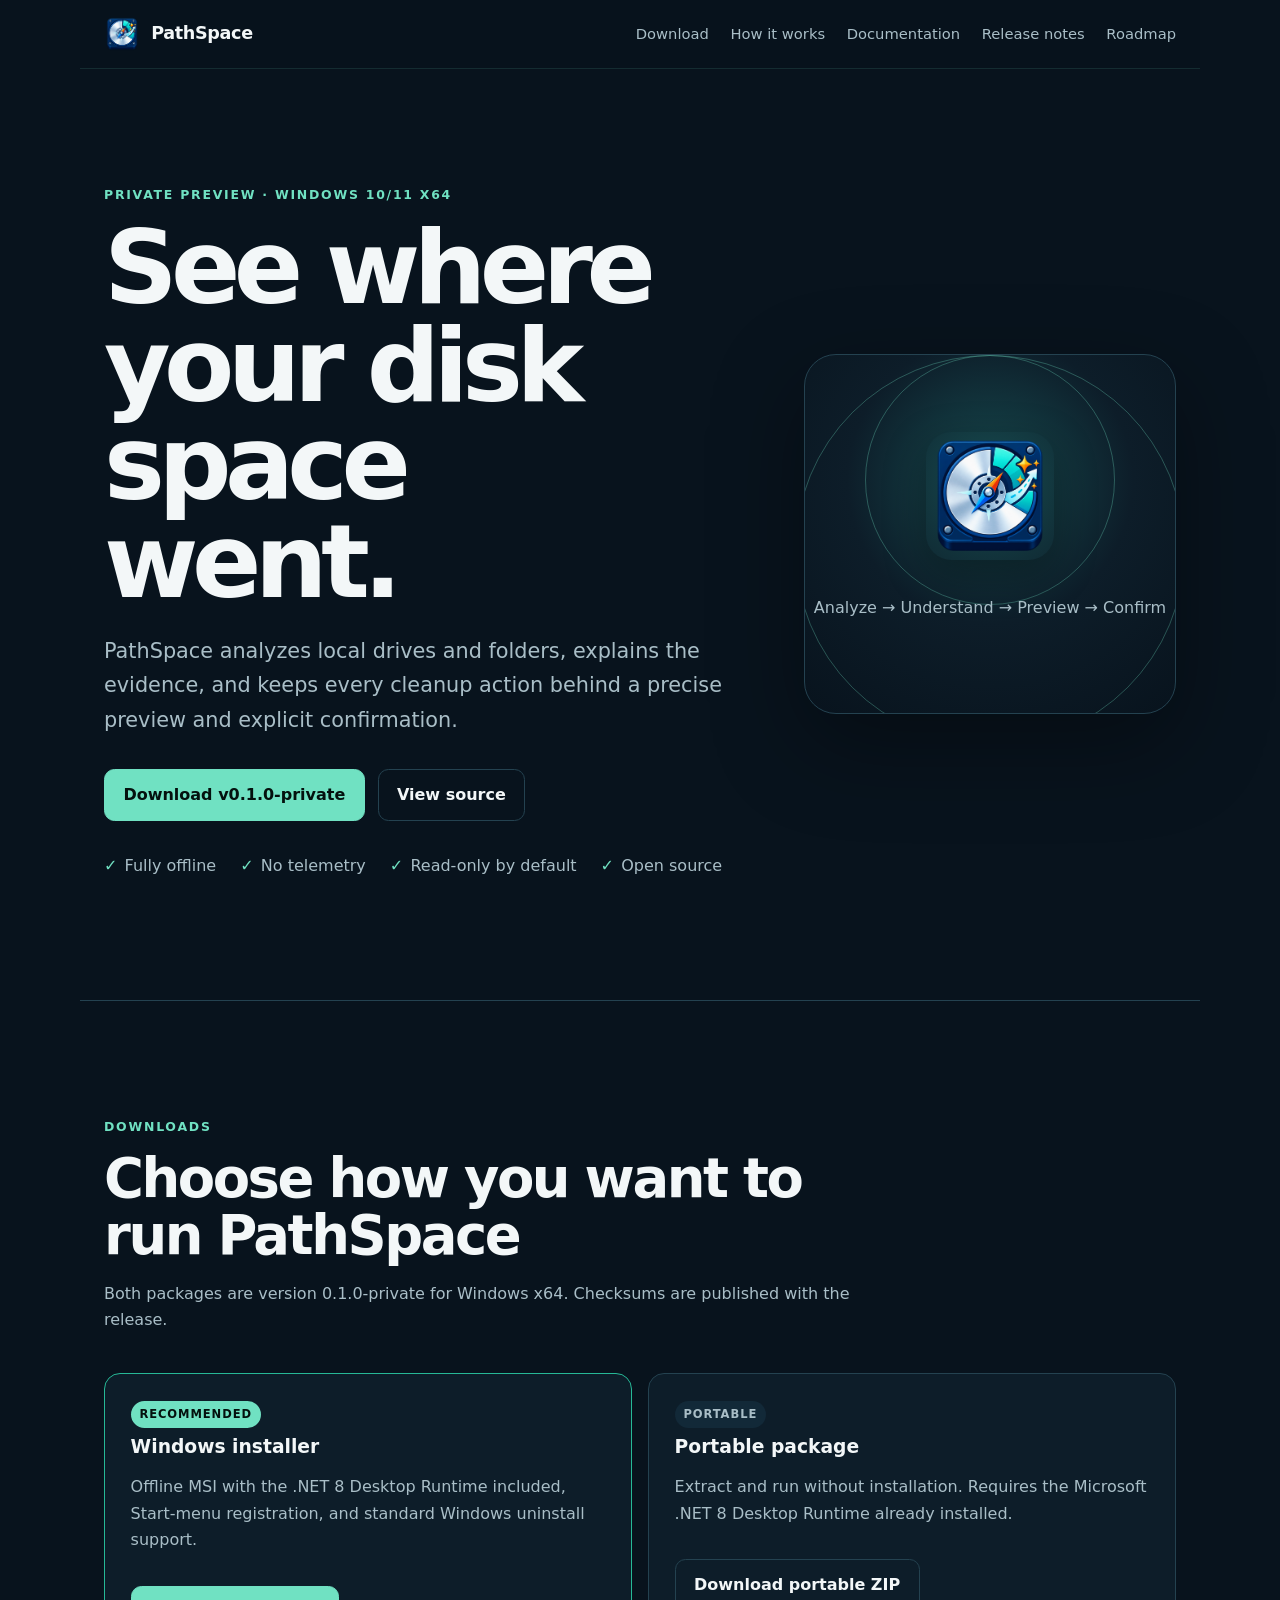
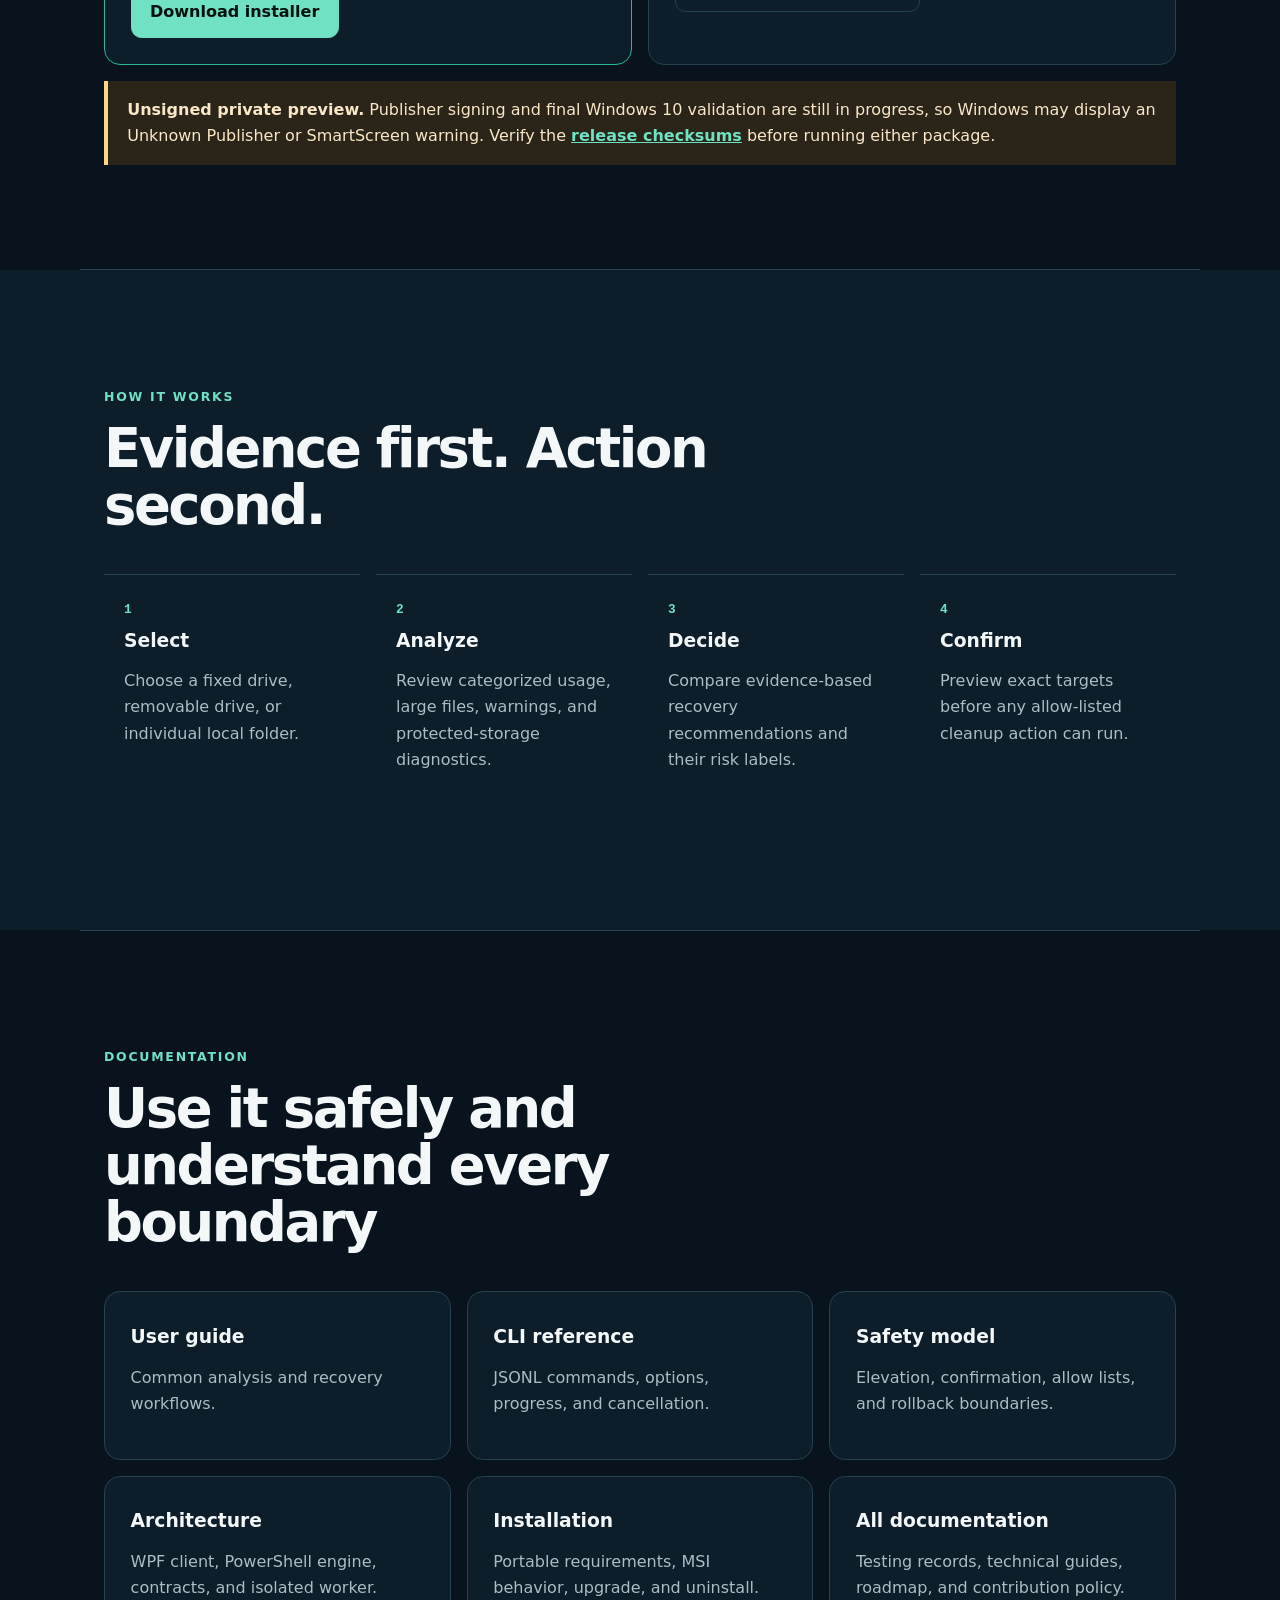
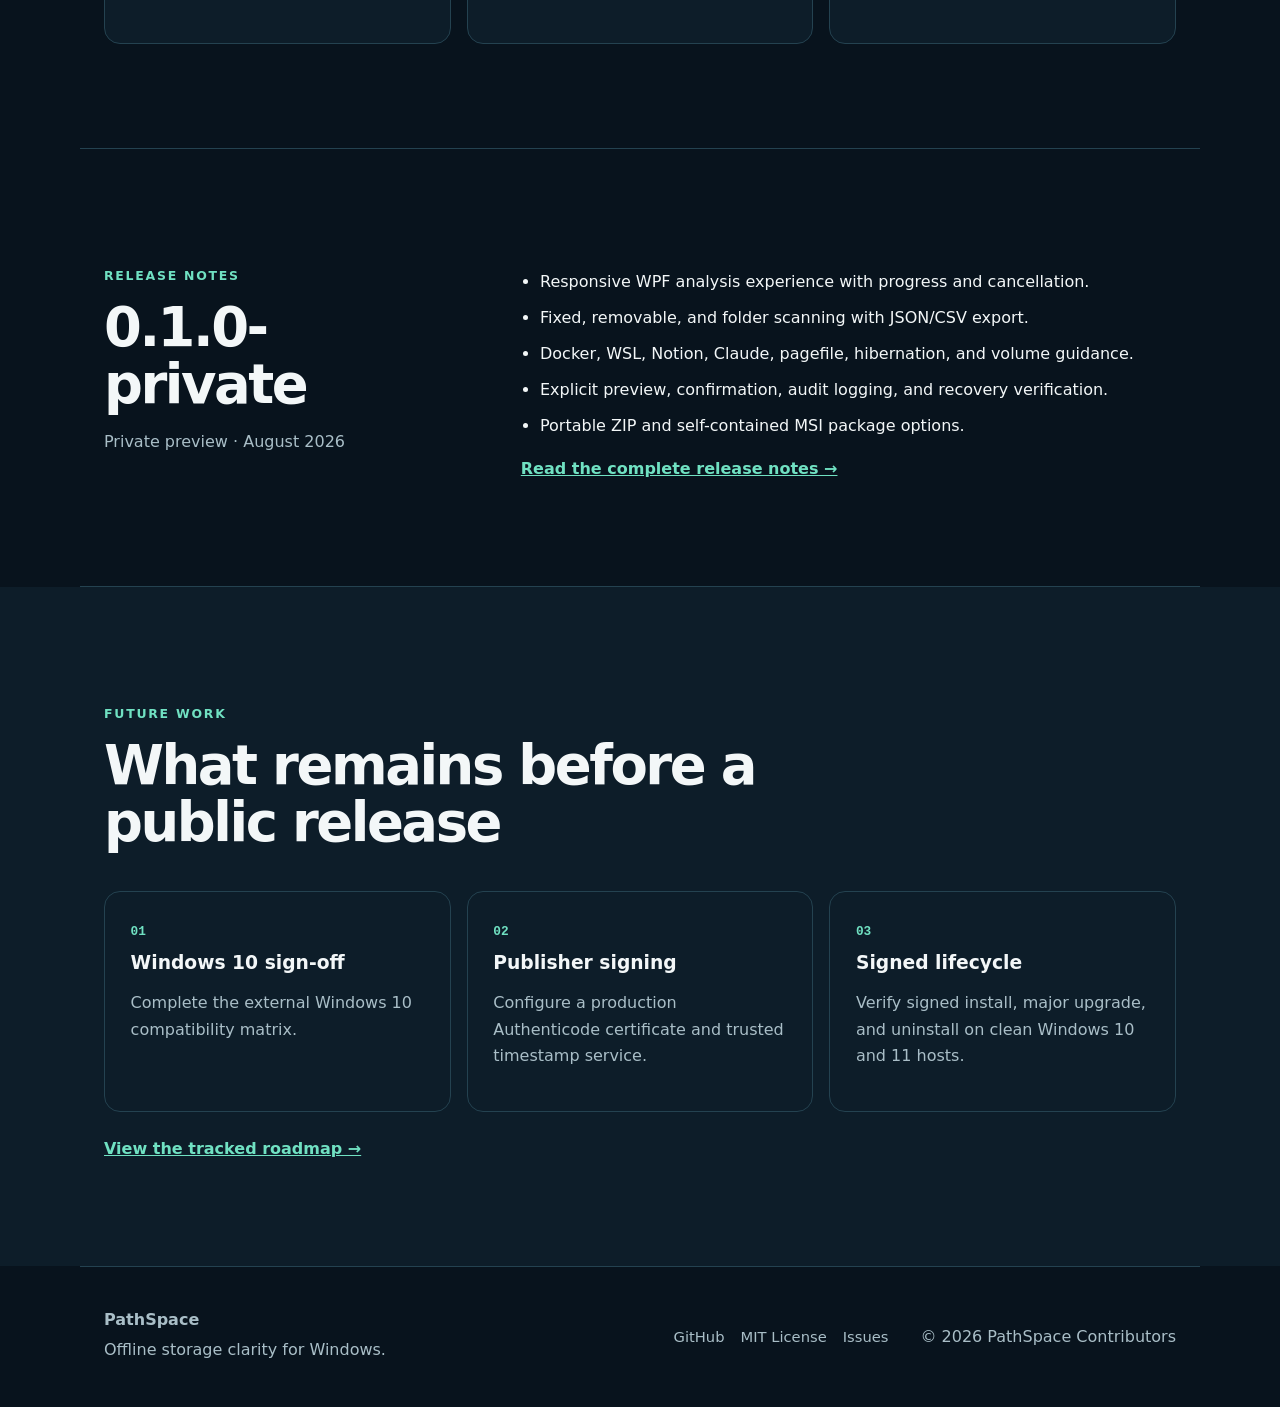
==== site/index.html @ 0b944916 "feat: publish PathSpace preview website" ====
<!doctype html>
<html lang="en">
<head>
  <meta charset="utf-8">
  <meta name="viewport" content="width=device-width, initial-scale=1">
  <meta name="description" content="PathSpace is an offline Windows storage analyzer with evidence-based recovery guidance and explicitly confirmed cleanup actions.">
  <meta name="theme-color" content="#08131d">
  <title>PathSpace — Understand your storage</title>
  <link rel="icon" href="assets/pathspace-icon.png">
  <link rel="stylesheet" href="styles.css">
</head>
<body>
  <a class="skip-link" href="#main">Skip to content</a>
  <header class="site-header">
    <a class="brand" href="#top" aria-label="PathSpace home">
      <img src="assets/pathspace-icon.png" alt="" width="36" height="36">
      <span>PathSpace</span>
    </a>
    <nav aria-label="Primary navigation">
      <a href="#downloads">Download</a>
      <a href="#how-it-works">How it works</a>
      <a href="#docs">Documentation</a>
      <a href="#release-notes">Release notes</a>
      <a href="#roadmap">Roadmap</a>
    </nav>
  </header>

  <main id="main">
    <section class="hero" id="top">
      <div class="hero-copy">
        <p class="eyebrow">Private preview · Windows 10/11 x64</p>
        <h1>See where your disk space went.</h1>
        <p class="lede">PathSpace analyzes local drives and folders, explains the evidence, and keeps every cleanup action behind a precise preview and explicit confirmation.</p>
        <div class="actions">
          <a class="button primary" href="#downloads">Download v0.1.0-private</a>
          <a class="button secondary" href="https://github.com/mohamed-mostafa-98/PathSpace">View source</a>
        </div>
        <ul class="trust-list" aria-label="Product guarantees">
          <li>Fully offline</li>
          <li>No telemetry</li>
          <li>Read-only by default</li>
          <li>Open source</li>
        </ul>
      </div>
      <div class="space-card" aria-label="PathSpace workflow summary">
        <div class="orbit orbit-one"></div>
        <div class="orbit orbit-two"></div>
        <img src="assets/pathspace-icon.png" alt="PathSpace application icon" width="128" height="128">
        <p>Analyze → Understand → Preview → Confirm</p>
      </div>
    </section>

    <section class="section" id="downloads">
      <div class="section-heading">
        <p class="eyebrow">Downloads</p>
        <h2>Choose how you want to run PathSpace</h2>
        <p>Both packages are version 0.1.0-private for Windows x64. Checksums are published with the release.</p>
      </div>
      <div class="download-grid">
        <article class="download-card featured">
          <span class="pill">Recommended</span>
          <h3>Windows installer</h3>
          <p>Offline MSI with the .NET 8 Desktop Runtime included, Start-menu registration, and standard Windows uninstall support.</p>
          <a class="button primary" href="https://github.com/mohamed-mostafa-98/PathSpace/releases/download/v0.1.0-private/PathSpace-0.1.0-win-x64.msi">Download installer</a>
        </article>
        <article class="download-card">
          <span class="pill neutral">Portable</span>
          <h3>Portable package</h3>
          <p>Extract and run without installation. Requires the Microsoft .NET 8 Desktop Runtime already installed.</p>
          <a class="button secondary" href="https://github.com/mohamed-mostafa-98/PathSpace/releases/download/v0.1.0-private/PathSpace-0.1.0-private-portable-win-x64.zip">Download portable ZIP</a>
        </article>
      </div>
      <aside class="warning" aria-label="Preview signing warning">
        <strong>Unsigned private preview.</strong> Publisher signing and final Windows 10 validation are still in progress, so Windows may display an Unknown Publisher or SmartScreen warning. Verify the <a href="https://github.com/mohamed-mostafa-98/PathSpace/releases/download/v0.1.0-private/SHA256SUMS-release.txt">release checksums</a> before running either package.
      </aside>
    </section>

    <section class="section tinted" id="how-it-works">
      <div class="section-heading">
        <p class="eyebrow">How it works</p>
        <h2>Evidence first. Action second.</h2>
      </div>
      <ol class="steps">
        <li><span>1</span><div><h3>Select</h3><p>Choose a fixed drive, removable drive, or individual local folder.</p></div></li>
        <li><span>2</span><div><h3>Analyze</h3><p>Review categorized usage, large files, warnings, and protected-storage diagnostics.</p></div></li>
        <li><span>3</span><div><h3>Decide</h3><p>Compare evidence-based recovery recommendations and their risk labels.</p></div></li>
        <li><span>4</span><div><h3>Confirm</h3><p>Preview exact targets before any allow-listed cleanup action can run.</p></div></li>
      </ol>
    </section>

    <section class="section" id="docs">
      <div class="section-heading">
        <p class="eyebrow">Documentation</p>
        <h2>Use it safely and understand every boundary</h2>
      </div>
      <div class="card-grid">
        <a class="doc-card" href="https://github.com/mohamed-mostafa-98/PathSpace/blob/master/docs/use-cases/README.md"><h3>User guide</h3><p>Common analysis and recovery workflows.</p></a>
        <a class="doc-card" href="https://github.com/mohamed-mostafa-98/PathSpace/blob/master/docs/technical/cli-reference.md"><h3>CLI reference</h3><p>JSONL commands, options, progress, and cancellation.</p></a>
        <a class="doc-card" href="https://github.com/mohamed-mostafa-98/PathSpace/blob/master/docs/technical/security-and-safety.md"><h3>Safety model</h3><p>Elevation, confirmation, allow lists, and rollback boundaries.</p></a>
        <a class="doc-card" href="https://github.com/mohamed-mostafa-98/PathSpace/blob/master/docs/technical/architecture.md"><h3>Architecture</h3><p>WPF client, PowerShell engine, contracts, and isolated worker.</p></a>
        <a class="doc-card" href="https://github.com/mohamed-mostafa-98/PathSpace/blob/master/docs/technical/installer-and-runtime.md"><h3>Installation</h3><p>Portable requirements, MSI behavior, upgrade, and uninstall.</p></a>
        <a class="doc-card" href="https://github.com/mohamed-mostafa-98/PathSpace/blob/master/docs/README.md"><h3>All documentation</h3><p>Testing records, technical guides, roadmap, and contribution policy.</p></a>
      </div>
    </section>

    <section class="section split" id="release-notes">
      <div>
        <p class="eyebrow">Release notes</p>
        <h2>0.1.0-private</h2>
        <p class="release-date">Private preview · August 2026</p>
      </div>
      <div>
        <ul class="release-list">
          <li>Responsive WPF analysis experience with progress and cancellation.</li>
          <li>Fixed, removable, and folder scanning with JSON/CSV export.</li>
          <li>Docker, WSL, Notion, Claude, pagefile, hibernation, and volume guidance.</li>
          <li>Explicit preview, confirmation, audit logging, and recovery verification.</li>
          <li>Portable ZIP and self-contained MSI package options.</li>
        </ul>
        <a class="text-link" href="https://github.com/mohamed-mostafa-98/PathSpace/blob/master/docs/releases/0.1.0-private.md">Read the complete release notes →</a>
      </div>
    </section>

    <section class="section tinted" id="roadmap">
      <div class="section-heading">
        <p class="eyebrow">Future work</p>
        <h2>What remains before a public release</h2>
      </div>
      <div class="roadmap-grid">
        <article><span>01</span><h3>Windows 10 sign-off</h3><p>Complete the external Windows 10 compatibility matrix.</p></article>
        <article><span>02</span><h3>Publisher signing</h3><p>Configure a production Authenticode certificate and trusted timestamp service.</p></article>
        <article><span>03</span><h3>Signed lifecycle</h3><p>Verify signed install, major upgrade, and uninstall on clean Windows 10 and 11 hosts.</p></article>
      </div>
      <a class="text-link" href="https://github.com/mohamed-mostafa-98/PathSpace/blob/master/docs/project-roadmap.md">View the tracked roadmap →</a>
    </section>
  </main>

  <footer>
    <div><strong>PathSpace</strong><p>Offline storage clarity for Windows.</p></div>
    <div class="footer-links">
      <a href="https://github.com/mohamed-mostafa-98/PathSpace">GitHub</a>
      <a href="https://github.com/mohamed-mostafa-98/PathSpace/blob/master/LICENSE">MIT License</a>
      <a href="https://github.com/mohamed-mostafa-98/PathSpace/issues">Issues</a>
    </div>
    <p>© <span id="year">2026</span> PathSpace Contributors</p>
  </footer>
  <script src="app.js"></script>
</body>
</html>
---- site/styles.css ----
:root {
  color-scheme: dark;
  --bg: #08131d;
  --surface: #0d1d29;
  --surface-2: #122938;
  --line: #244250;
  --text: #f3f7f8;
  --muted: #a9bec7;
  --accent: #70e1c2;
  --accent-strong: #26b896;
  --warning: #ffd58a;
  --max: 1120px;
}

* { box-sizing: border-box; }
html { scroll-behavior: smooth; }
body { margin: 0; background: var(--bg); color: var(--text); font: 16px/1.65 system-ui, -apple-system, "Segoe UI", sans-serif; }
a { color: inherit; }
.skip-link { position: fixed; left: 1rem; top: -5rem; z-index: 20; padding: .75rem 1rem; background: var(--accent); color: #04110e; border-radius: .5rem; }
.skip-link:focus { top: 1rem; }
.site-header { position: sticky; top: 0; z-index: 10; display: flex; align-items: center; justify-content: space-between; gap: 2rem; max-width: var(--max); margin: auto; padding: 1rem 1.5rem; background: rgb(8 19 29 / .9); backdrop-filter: blur(16px); border-bottom: 1px solid rgb(112 225 194 / .12); }
.brand { display: flex; align-items: center; gap: .7rem; font-size: 1.1rem; font-weight: 750; text-decoration: none; letter-spacing: -.02em; }
.brand img { border-radius: .6rem; }
nav { display: flex; gap: 1.35rem; }
nav a, .footer-links a { color: var(--muted); text-decoration: none; font-size: .92rem; }
nav a:hover, nav a:focus-visible, .footer-links a:hover { color: var(--accent); }
main { overflow: hidden; }
.hero, .section, footer { max-width: var(--max); margin: auto; padding: 6.5rem 1.5rem; }
.hero { min-height: 76vh; display: grid; grid-template-columns: 1.25fr .75fr; align-items: center; gap: 5rem; }
.eyebrow { color: var(--accent); font-size: .78rem; font-weight: 800; letter-spacing: .14em; text-transform: uppercase; }
h1 { max-width: 760px; margin: .4rem 0 1.4rem; font-size: clamp(3rem, 8vw, 6.4rem); line-height: .96; letter-spacing: -.065em; }
h2 { margin: .35rem 0 1rem; font-size: clamp(2rem, 5vw, 3.4rem); line-height: 1.05; letter-spacing: -.045em; }
h3 { margin: .5rem 0; line-height: 1.2; }
.lede { max-width: 690px; color: var(--muted); font-size: clamp(1.05rem, 2vw, 1.3rem); }
.actions { display: flex; flex-wrap: wrap; gap: .8rem; margin: 2rem 0; }
.button { display: inline-flex; justify-content: center; align-items: center; min-height: 3rem; padding: .75rem 1.15rem; border: 1px solid var(--line); border-radius: .65rem; font-weight: 750; text-decoration: none; transition: transform .18s ease, border-color .18s ease; }
.button:hover { transform: translateY(-2px); }
.button:focus-visible, a:focus-visible { outline: 3px solid var(--warning); outline-offset: 3px; }
.primary { background: var(--accent); color: #04110e; border-color: var(--accent); }
.secondary { background: transparent; color: var(--text); }
.trust-list { display: flex; flex-wrap: wrap; gap: .65rem 1.5rem; padding: 0; color: var(--muted); list-style: none; }
.trust-list li::before { content: "✓"; color: var(--accent); margin-right: .45rem; }
.space-card { position: relative; min-height: 360px; display: grid; place-content: center; justify-items: center; gap: 1.2rem; border: 1px solid var(--line); border-radius: 2rem; background: radial-gradient(circle at 50% 35%, #174c50 0, var(--surface) 48%, #08131d 100%); overflow: hidden; box-shadow: 0 30px 90px rgb(0 0 0 / .35); }
.space-card img { z-index: 2; border-radius: 1.6rem; box-shadow: 0 14px 40px rgb(0 0 0 / .35); }
.space-card p { z-index: 2; color: var(--muted); }
.orbit { position: absolute; border: 1px solid rgb(112 225 194 / .3); border-radius: 50%; }
.orbit-one { width: 250px; height: 250px; }
.orbit-two { width: 390px; height: 390px; }
.section { border-top: 1px solid var(--line); }
.section-heading { max-width: 760px; margin-bottom: 2.5rem; }
.section-heading > p:last-child { color: var(--muted); }
.tinted { position: relative; }
.tinted::before { content: ""; position: absolute; inset: 0 50%; width: 100vw; transform: translateX(-50%); background: var(--surface); z-index: -1; }
.download-grid, .card-grid, .roadmap-grid { display: grid; grid-template-columns: repeat(2, 1fr); gap: 1rem; }
.download-card, .doc-card, .roadmap-grid article { padding: 1.6rem; border: 1px solid var(--line); border-radius: 1rem; background: var(--surface); }
.download-card p, .doc-card p, .roadmap-grid p { color: var(--muted); }
.download-card .button { margin-top: 1rem; }
.featured { border-color: var(--accent-strong); }
.pill { display: inline-block; padding: .25rem .55rem; border-radius: 10rem; background: var(--accent); color: #04110e; font-size: .72rem; font-weight: 850; text-transform: uppercase; letter-spacing: .08em; }
.pill.neutral { background: var(--surface-2); color: var(--muted); }
.warning { margin-top: 1rem; padding: 1rem 1.2rem; border-left: 4px solid var(--warning); background: #2b2419; color: #f9e7c8; }
.warning a, .text-link { color: var(--accent); font-weight: 700; }
.steps { display: grid; grid-template-columns: repeat(4, 1fr); gap: 1rem; padding: 0; list-style: none; }
.steps li { padding: 1.25rem; border-top: 1px solid var(--line); }
.steps span, .roadmap-grid span { color: var(--accent); font: 750 .8rem/1 ui-monospace, monospace; }
.steps p { color: var(--muted); }
.card-grid { grid-template-columns: repeat(3, 1fr); }
.doc-card { display: block; text-decoration: none; transition: border-color .18s ease, transform .18s ease; }
.doc-card:hover { border-color: var(--accent); transform: translateY(-3px); }
.split { display: grid; grid-template-columns: .7fr 1.3fr; gap: 4rem; }
.release-date { color: var(--muted); }
.release-list { padding-left: 1.2rem; }
.release-list li { margin-bottom: .6rem; }
.roadmap-grid { grid-template-columns: repeat(3, 1fr); margin-bottom: 1.5rem; }
footer { display: grid; grid-template-columns: 1fr auto auto; align-items: center; gap: 2rem; padding-top: 2.5rem; padding-bottom: 2.5rem; border-top: 1px solid var(--line); color: var(--muted); }
footer p { margin: .2rem 0; }
.footer-links { display: flex; gap: 1rem; }

@media (max-width: 850px) {
  .site-header { position: relative; align-items: flex-start; }
  nav { justify-content: flex-end; flex-wrap: wrap; gap: .5rem 1rem; }
  .hero { min-height: auto; grid-template-columns: 1fr; gap: 2rem; padding-top: 4rem; }
  .space-card { min-height: 280px; }
  .steps, .card-grid, .roadmap-grid { grid-template-columns: repeat(2, 1fr); }
  .split { grid-template-columns: 1fr; gap: 1rem; }
  footer { grid-template-columns: 1fr; }
}

@media (max-width: 560px) {
  .site-header { display: block; }
  nav { justify-content: flex-start; margin-top: .9rem; }
  .hero, .section { padding-top: 4.5rem; padding-bottom: 4.5rem; }
  .download-grid, .steps, .card-grid, .roadmap-grid { grid-template-columns: 1fr; }
  .button { width: 100%; }
  .footer-links { flex-wrap: wrap; }
}

@media (prefers-reduced-motion: reduce) {
  html { scroll-behavior: auto; }
  *, *::before, *::after { transition-duration: .01ms !important; }
}
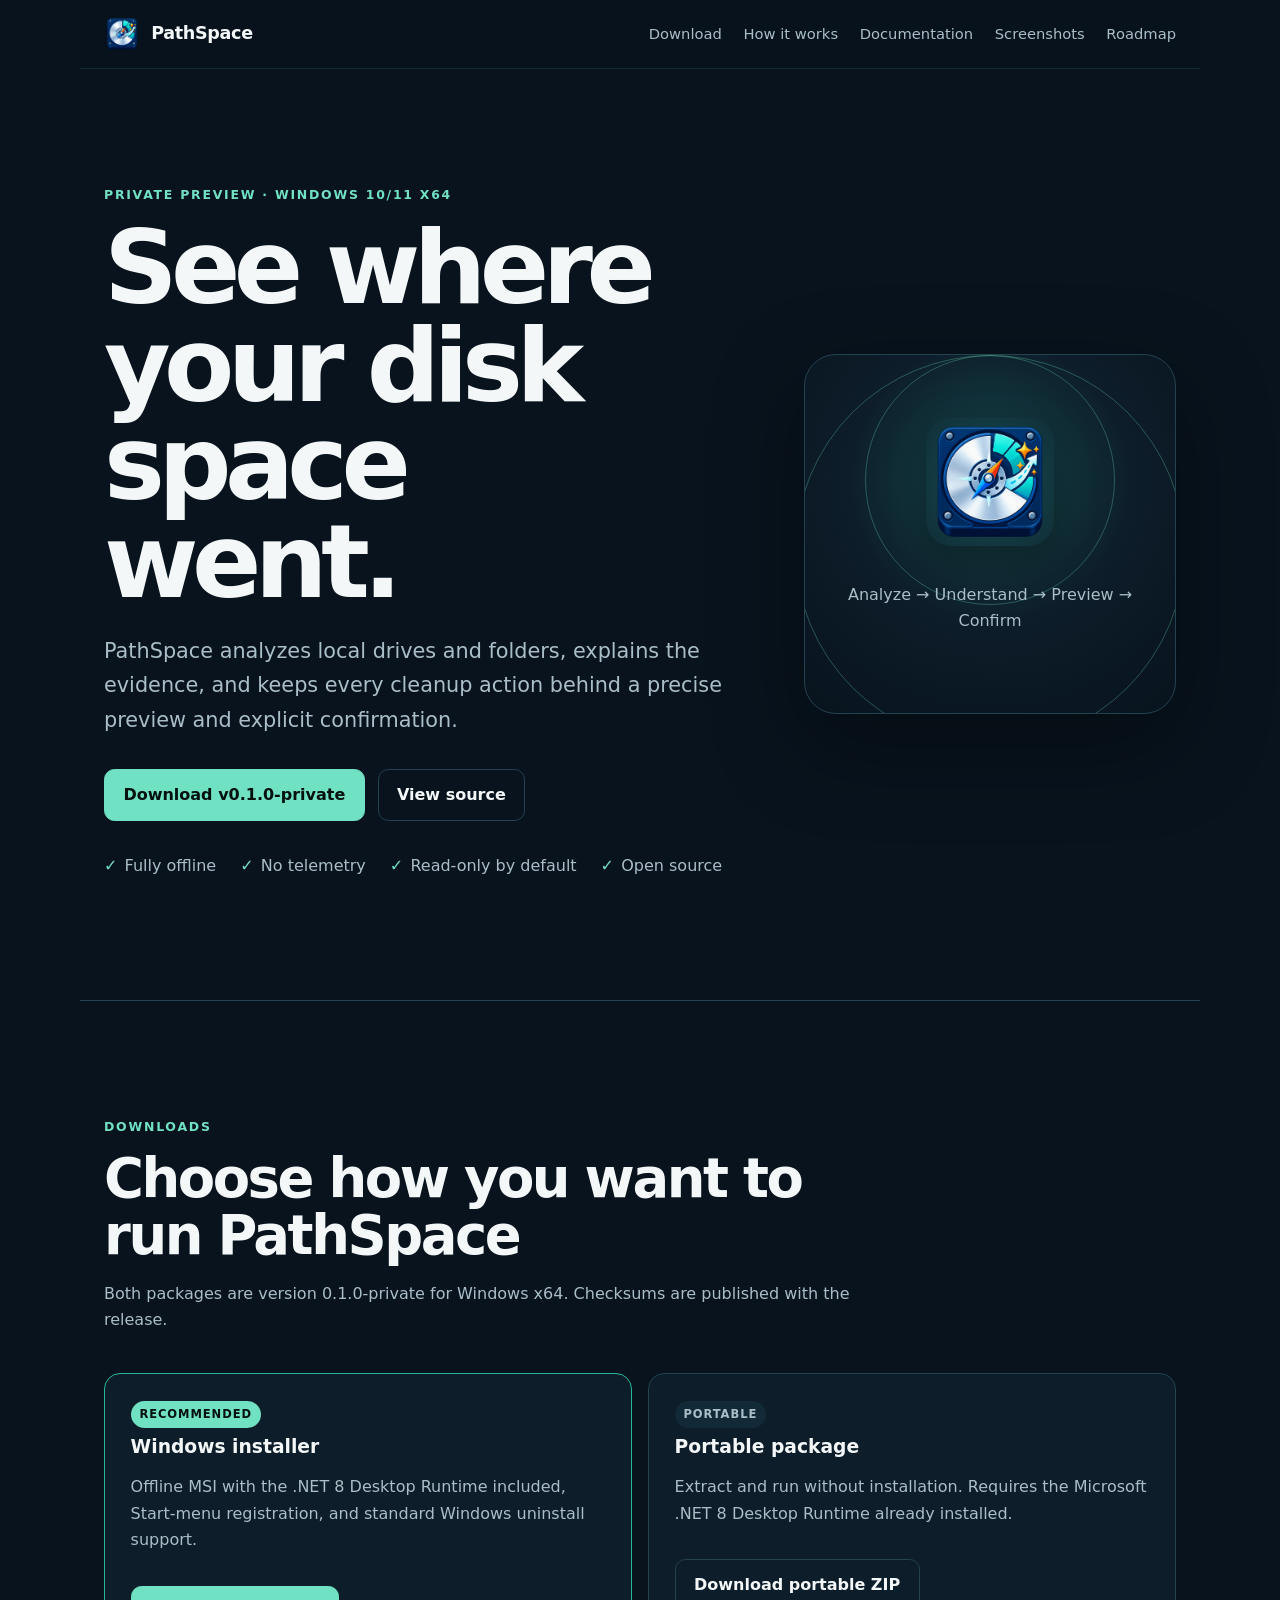
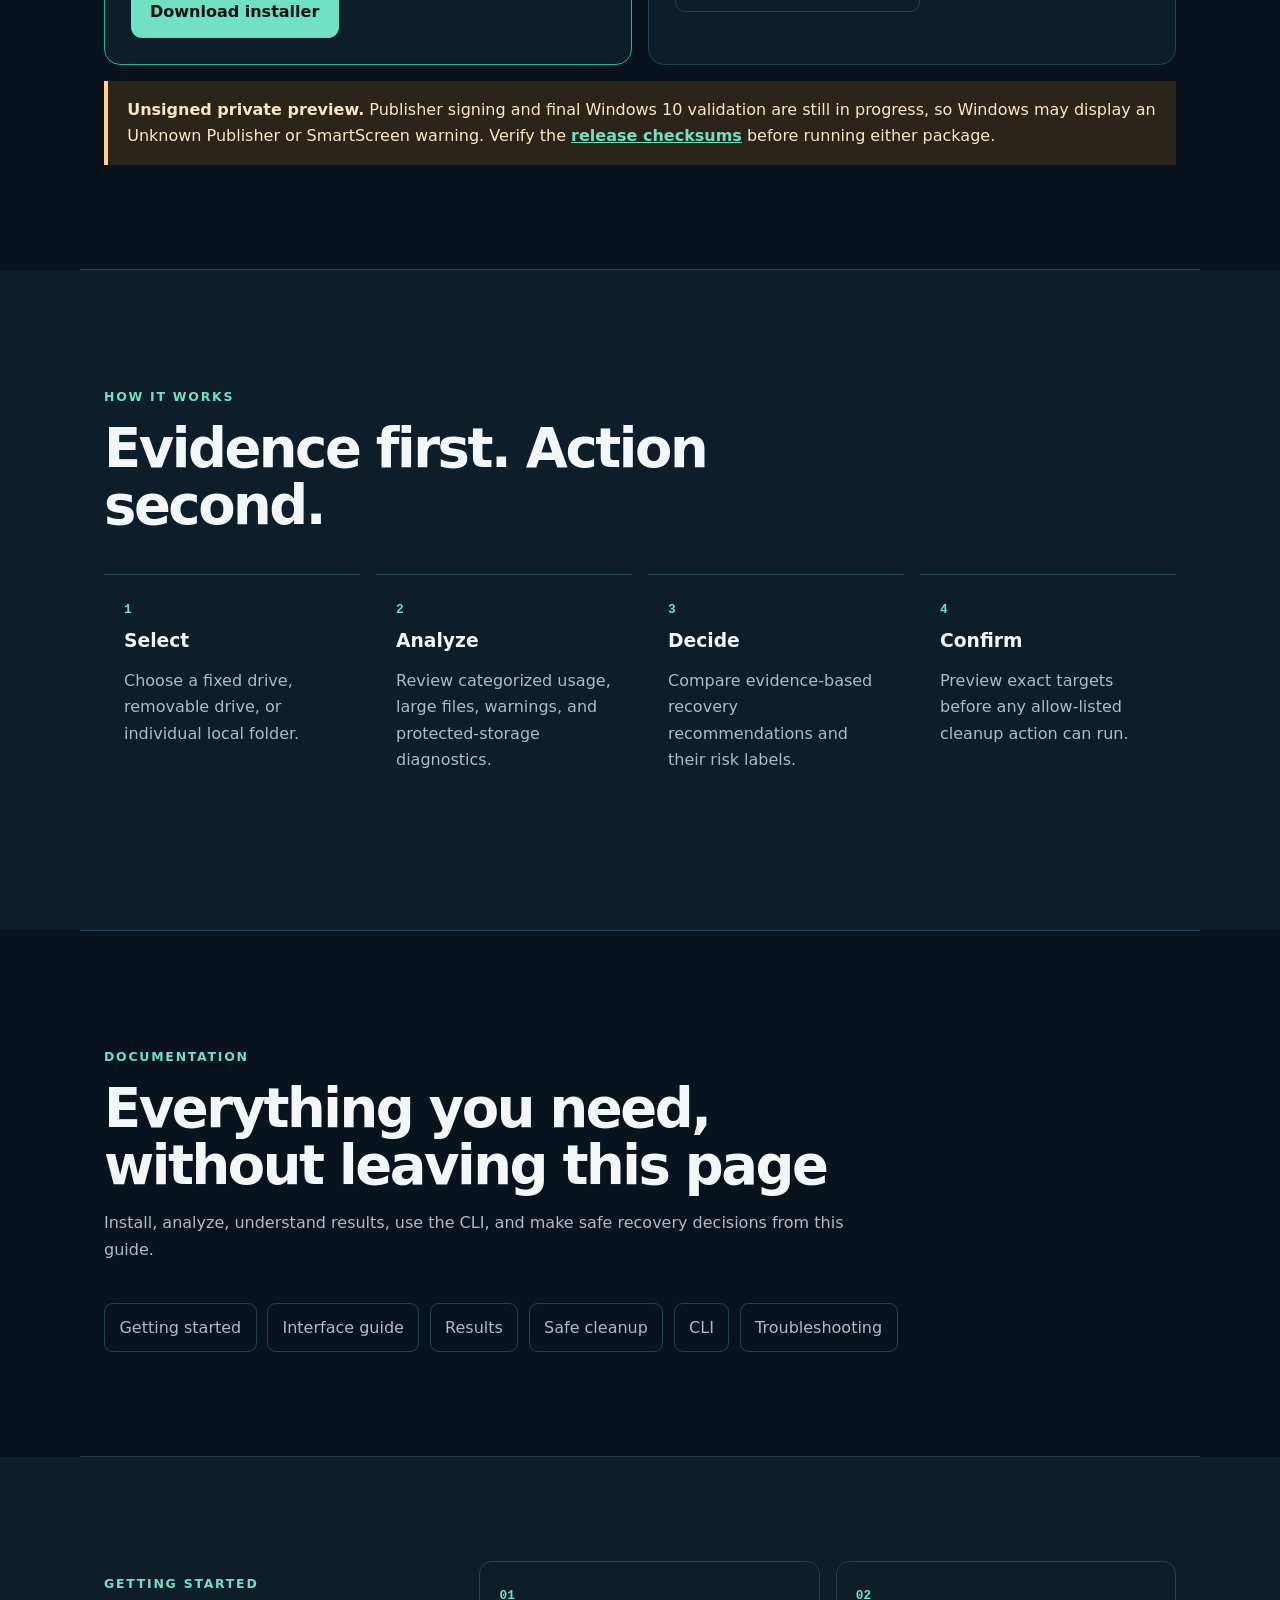
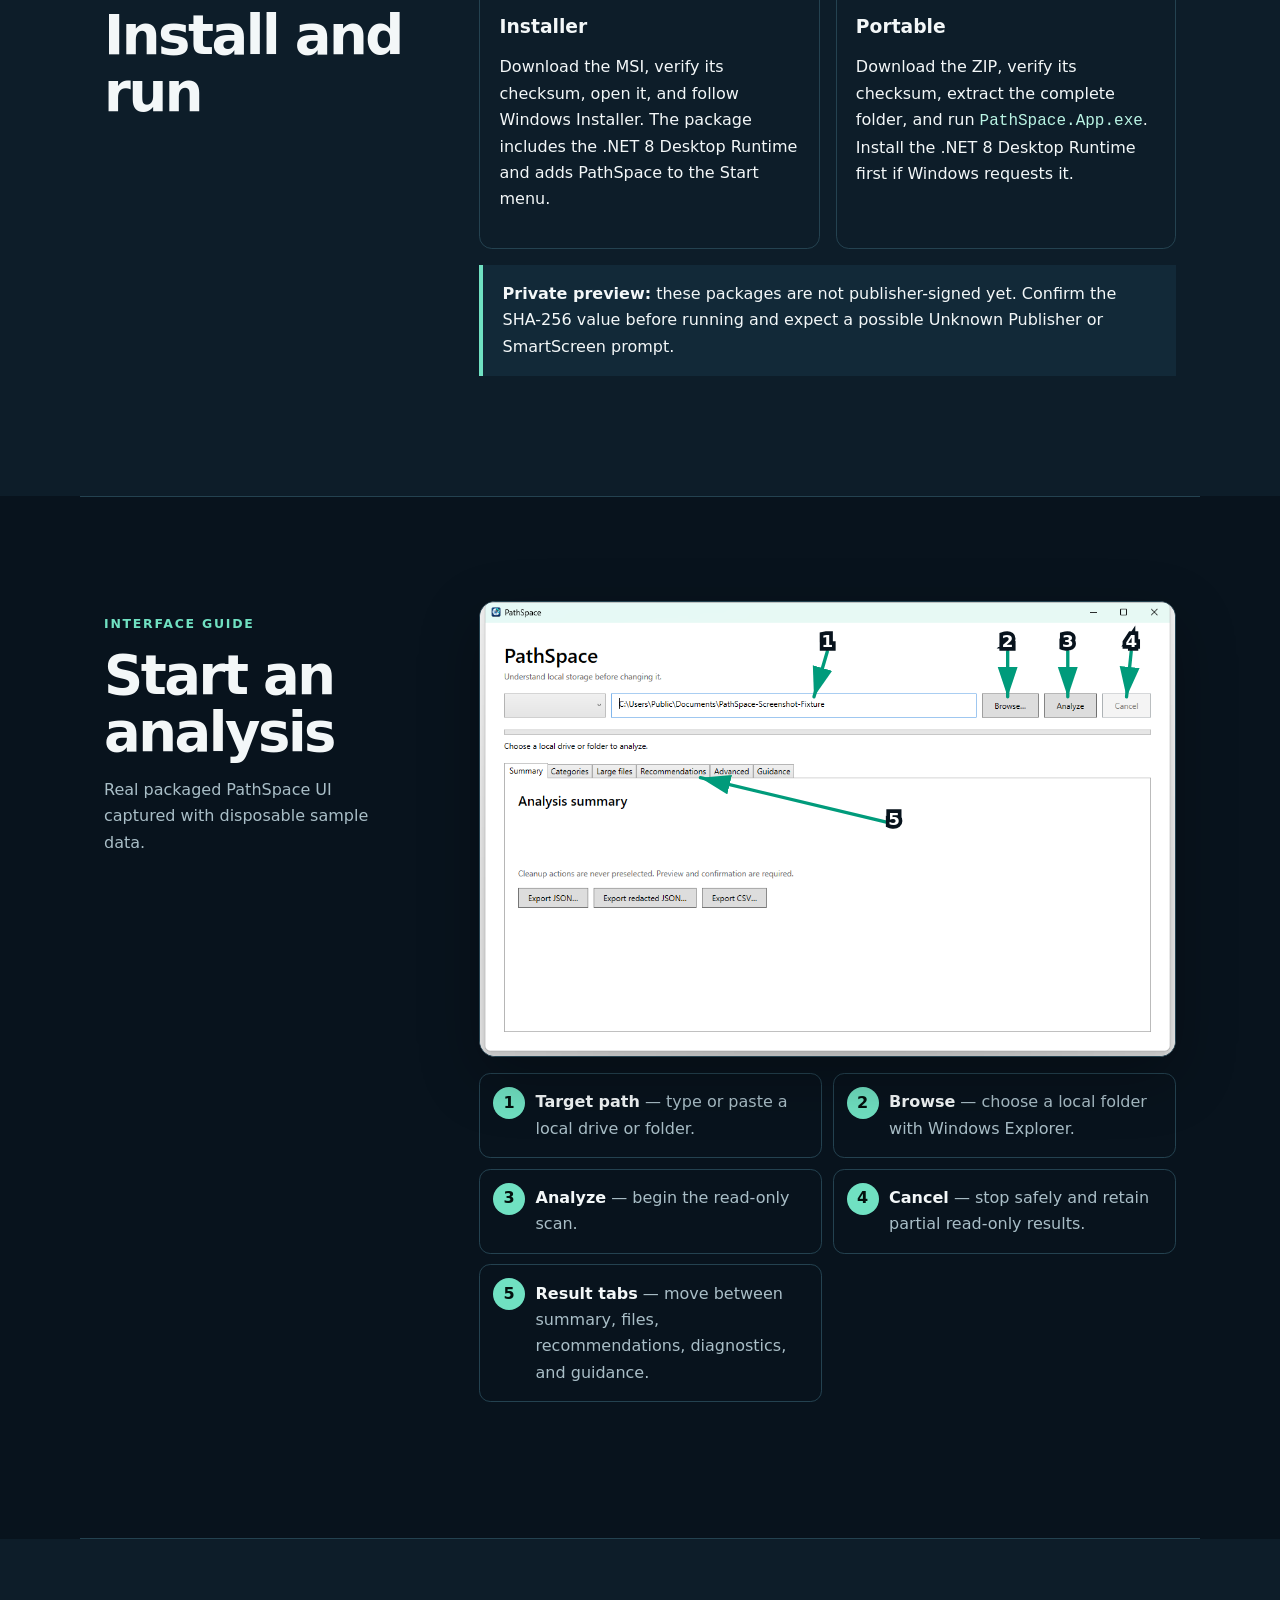
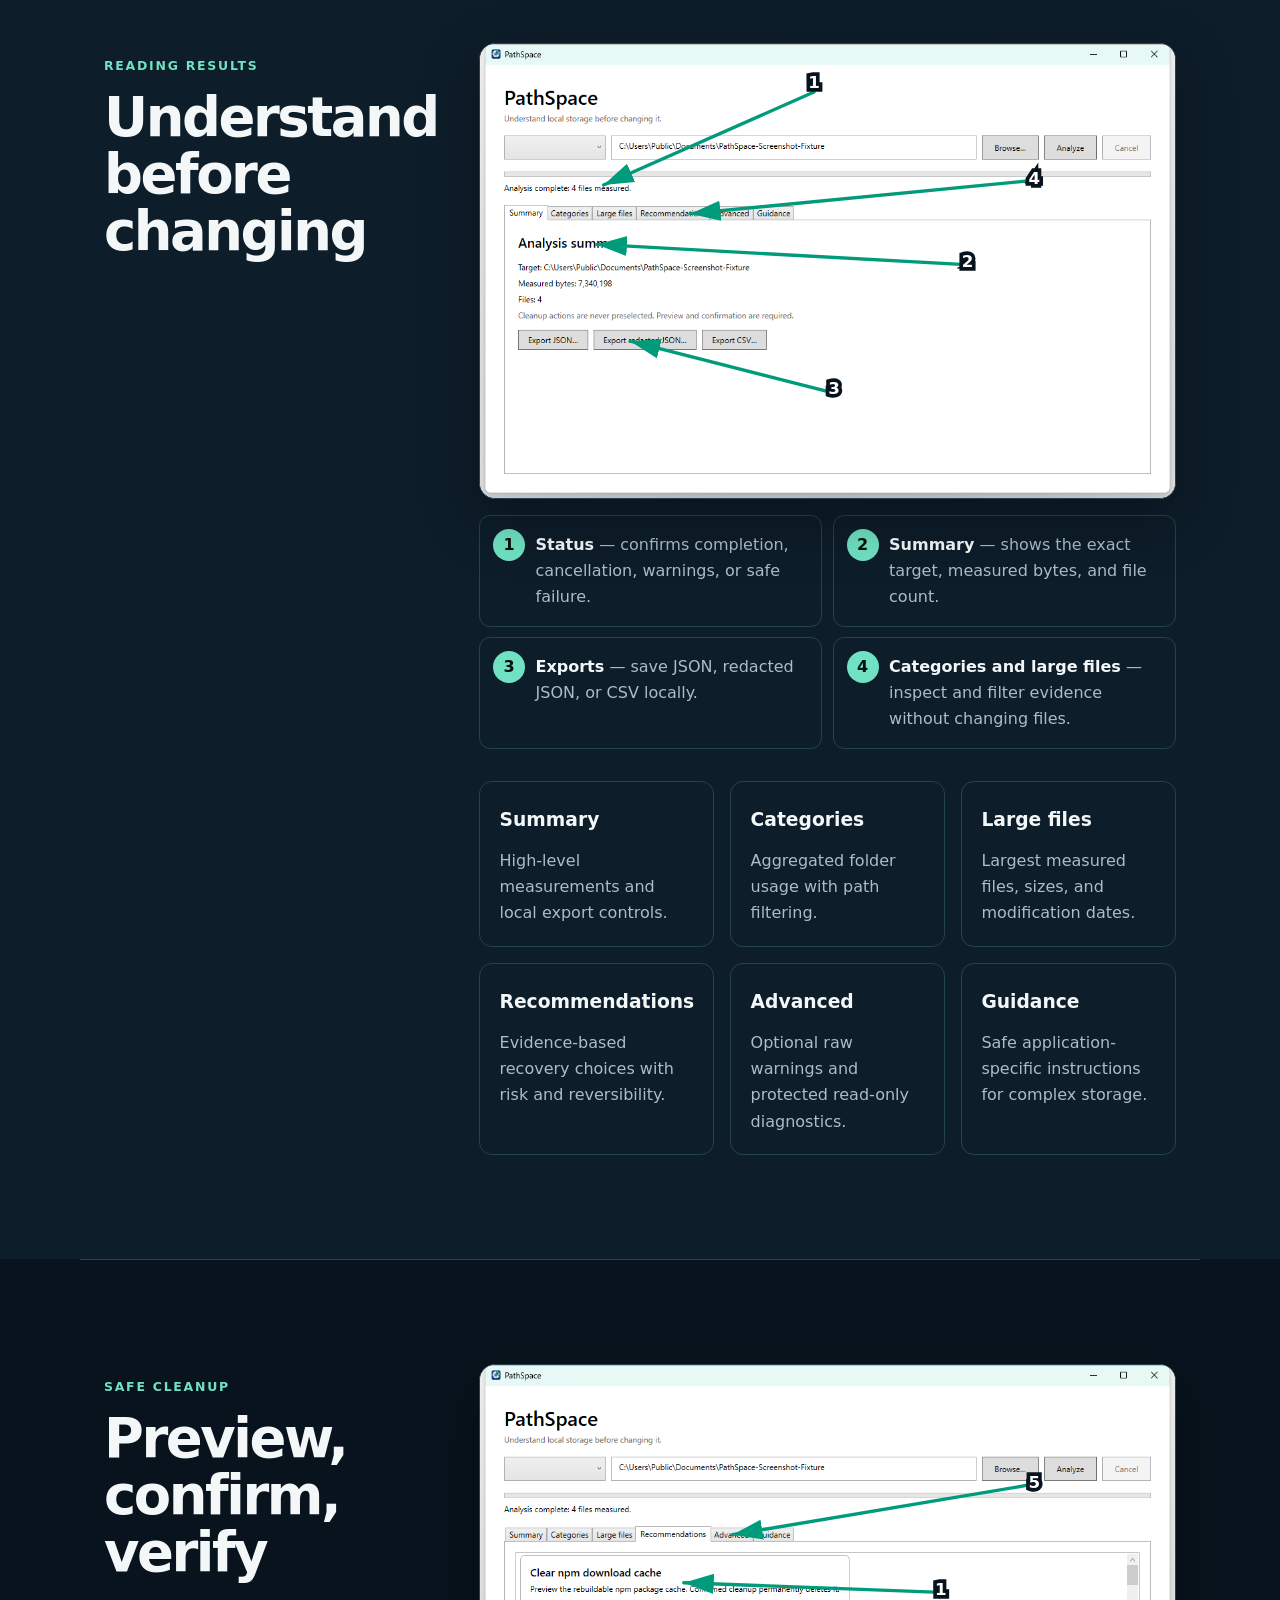
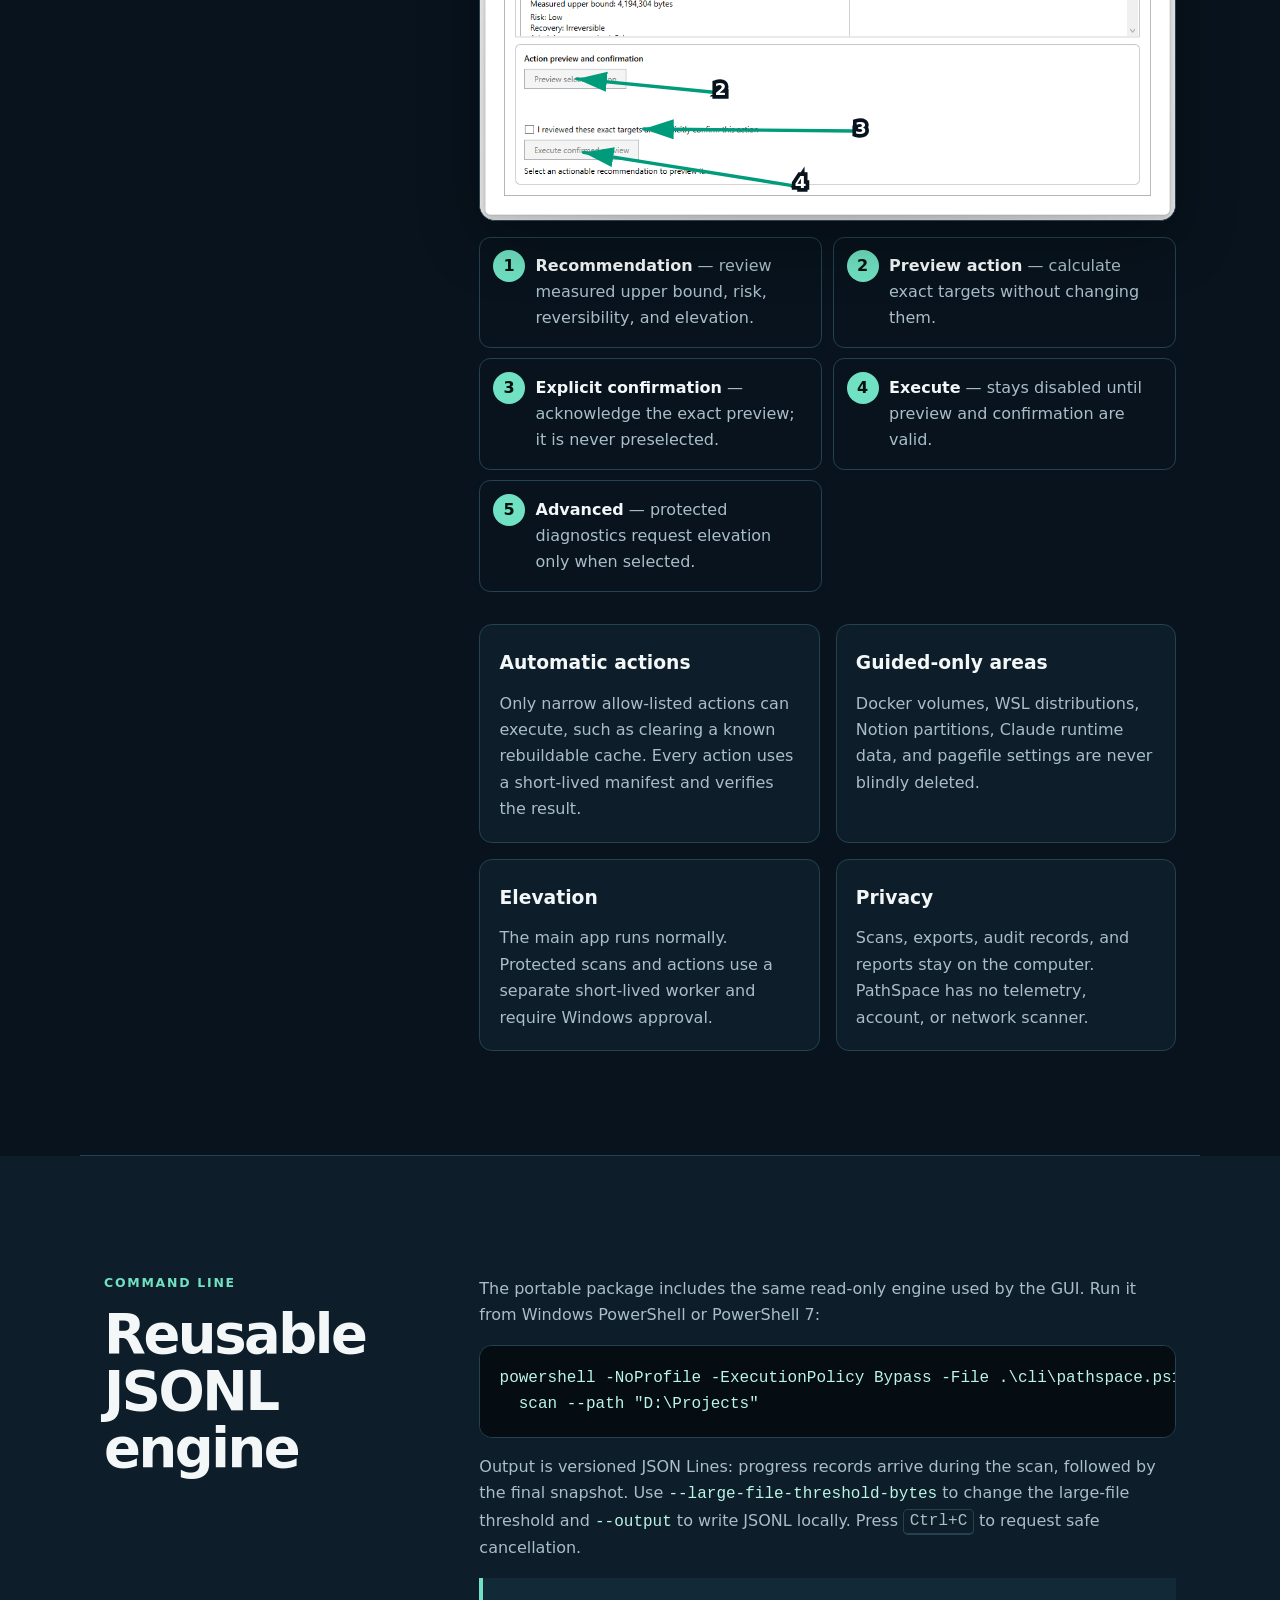
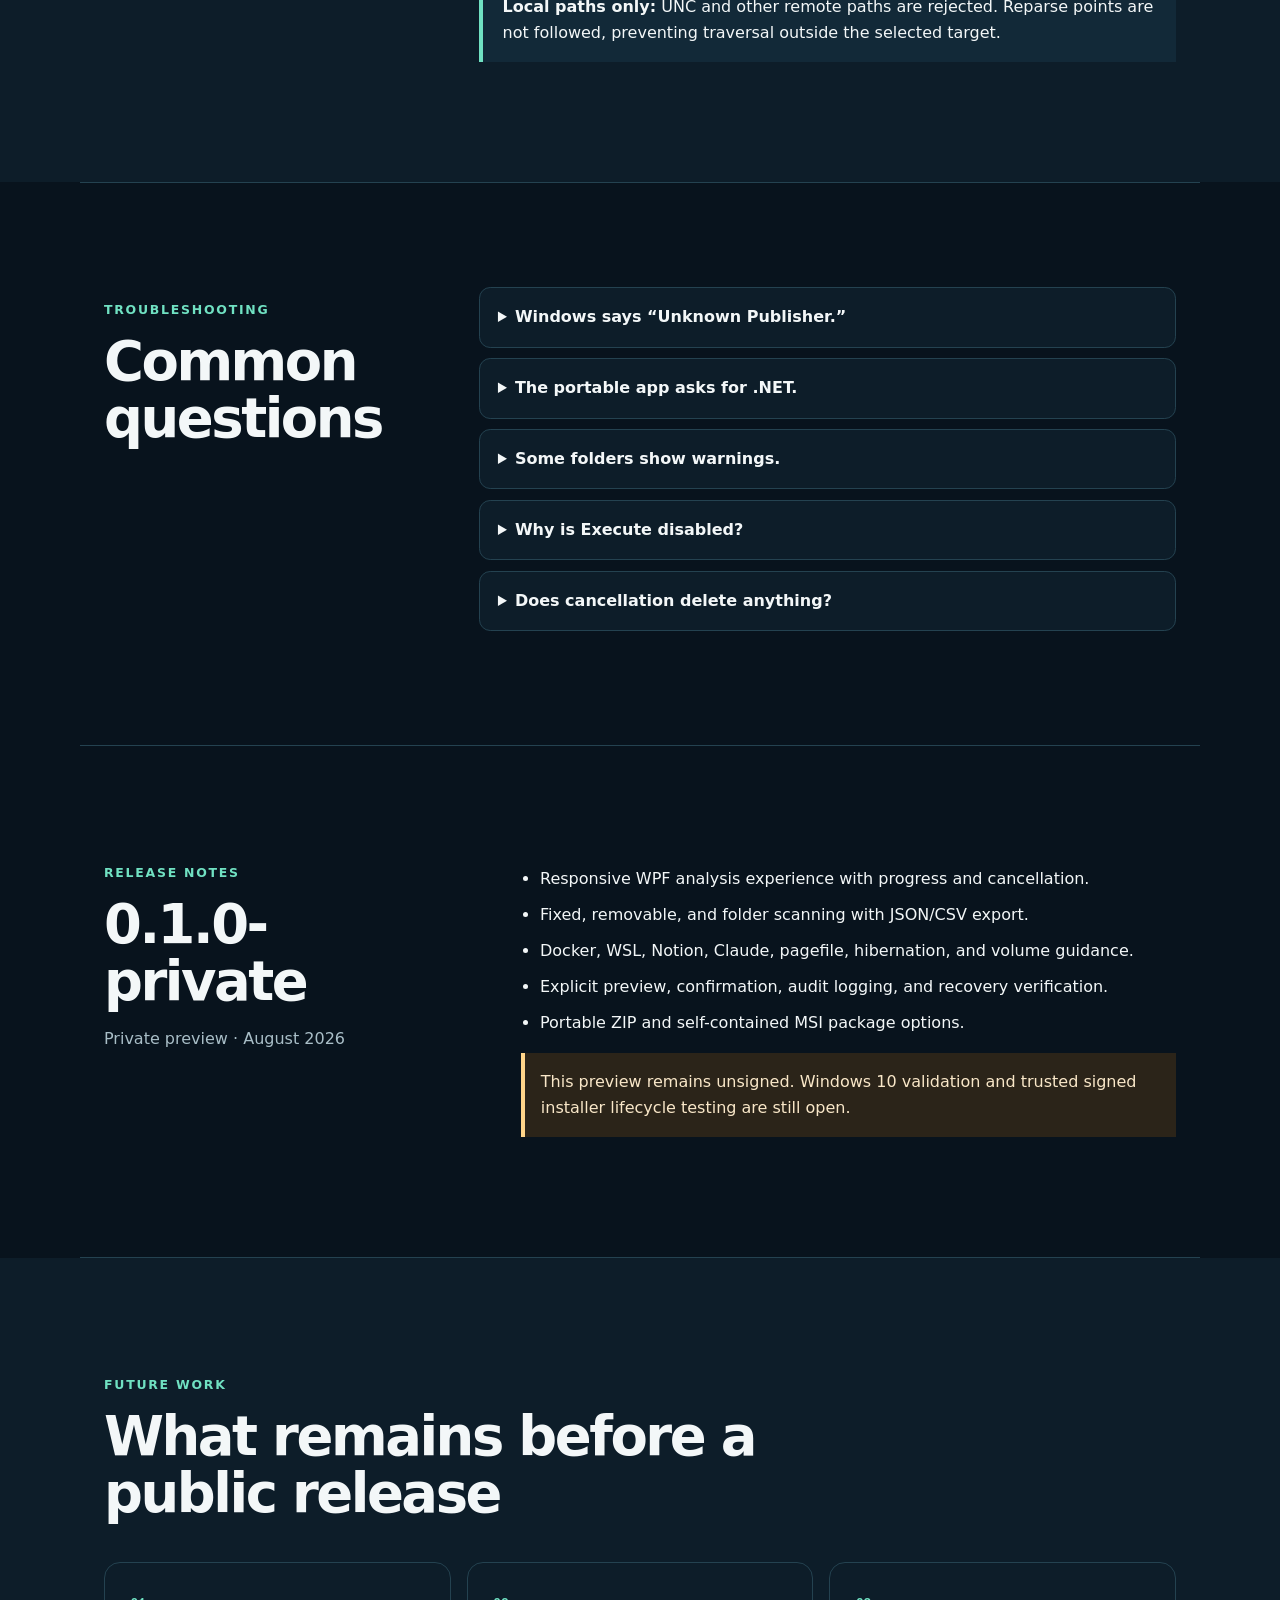
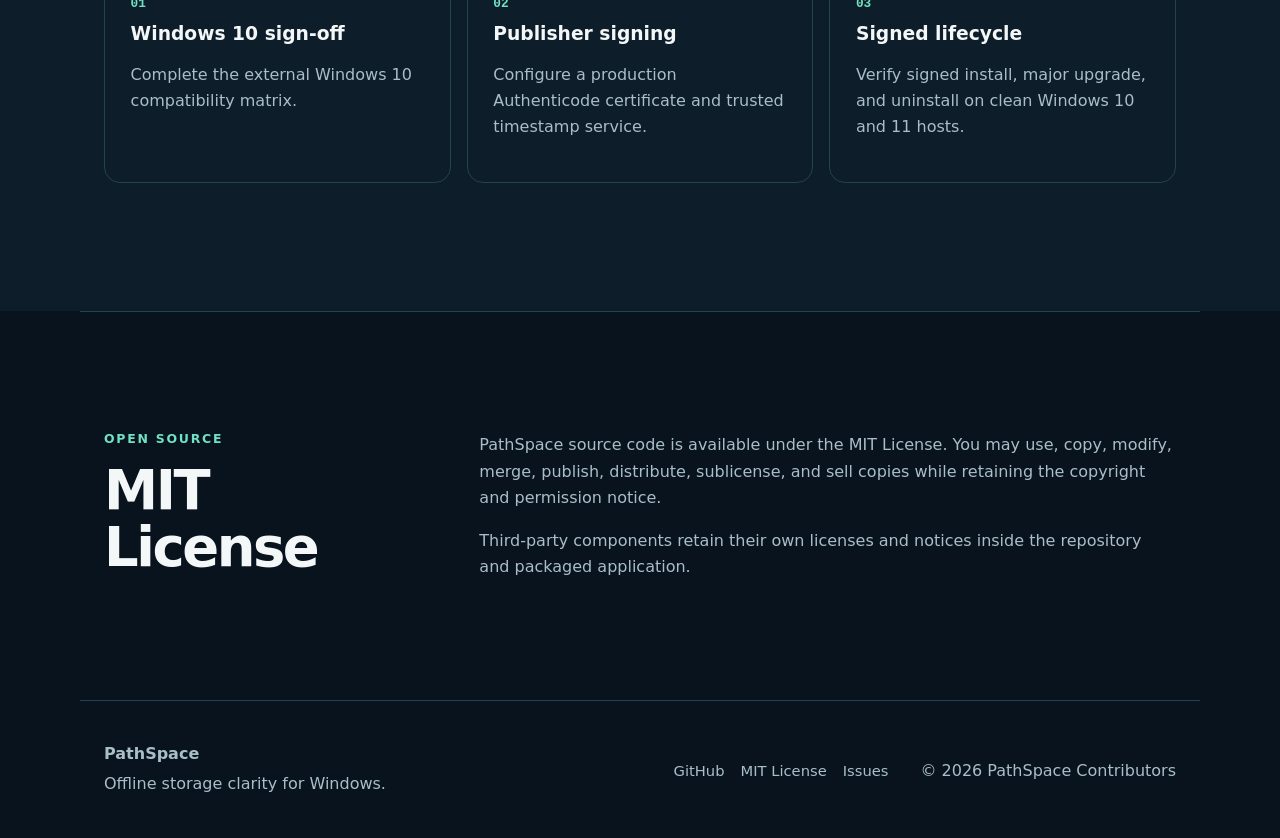
==== commit 303db465: "feat: embed annotated website documentation" ====
--- a/site/index.html
+++ b/site/index.html
@@ -20,7 +20,7 @@
       <a href="#downloads">Download</a>
       <a href="#how-it-works">How it works</a>
       <a href="#docs">Documentation</a>
-      <a href="#release-notes">Release notes</a>
+      <a href="#interface">Screenshots</a>
       <a href="#roadmap">Roadmap</a>
     </nav>
   </header>
@@ -91,15 +91,131 @@
     <section class="section" id="docs">
       <div class="section-heading">
         <p class="eyebrow">Documentation</p>
-        <h2>Use it safely and understand every boundary</h2>
-      </div>
-      <div class="card-grid">
-        <a class="doc-card" href="https://github.com/mohamed-mostafa-98/PathSpace/blob/master/docs/use-cases/README.md"><h3>User guide</h3><p>Common analysis and recovery workflows.</p></a>
-        <a class="doc-card" href="https://github.com/mohamed-mostafa-98/PathSpace/blob/master/docs/technical/cli-reference.md"><h3>CLI reference</h3><p>JSONL commands, options, progress, and cancellation.</p></a>
-        <a class="doc-card" href="https://github.com/mohamed-mostafa-98/PathSpace/blob/master/docs/technical/security-and-safety.md"><h3>Safety model</h3><p>Elevation, confirmation, allow lists, and rollback boundaries.</p></a>
-        <a class="doc-card" href="https://github.com/mohamed-mostafa-98/PathSpace/blob/master/docs/technical/architecture.md"><h3>Architecture</h3><p>WPF client, PowerShell engine, contracts, and isolated worker.</p></a>
-        <a class="doc-card" href="https://github.com/mohamed-mostafa-98/PathSpace/blob/master/docs/technical/installer-and-runtime.md"><h3>Installation</h3><p>Portable requirements, MSI behavior, upgrade, and uninstall.</p></a>
-        <a class="doc-card" href="https://github.com/mohamed-mostafa-98/PathSpace/blob/master/docs/README.md"><h3>All documentation</h3><p>Testing records, technical guides, roadmap, and contribution policy.</p></a>
+        <h2>Everything you need, without leaving this page</h2>
+        <p>Install, analyze, understand results, use the CLI, and make safe recovery decisions from this guide.</p>
+      </div>
+      <div class="doc-nav" aria-label="Documentation sections">
+        <a href="#getting-started">Getting started</a>
+        <a href="#interface">Interface guide</a>
+        <a href="#results-guide">Results</a>
+        <a href="#safe-cleanup">Safe cleanup</a>
+        <a href="#cli">CLI</a>
+        <a href="#troubleshooting">Troubleshooting</a>
+      </div>
+    </section>
+
+    <section class="section doc-section tinted" id="getting-started">
+      <div class="doc-title"><p class="eyebrow">Getting started</p><h2>Install and run</h2></div>
+      <div class="doc-content">
+        <div class="doc-columns">
+          <article><span class="doc-number">01</span><h3>Installer</h3><p>Download the MSI, verify its checksum, open it, and follow Windows Installer. The package includes the .NET 8 Desktop Runtime and adds PathSpace to the Start menu.</p></article>
+          <article><span class="doc-number">02</span><h3>Portable</h3><p>Download the ZIP, verify its checksum, extract the complete folder, and run <code>PathSpace.App.exe</code>. Install the .NET 8 Desktop Runtime first if Windows requests it.</p></article>
+        </div>
+        <div class="note"><strong>Private preview:</strong> these packages are not publisher-signed yet. Confirm the SHA-256 value before running and expect a possible Unknown Publisher or SmartScreen prompt.</div>
+      </div>
+    </section>
+
+    <section class="section doc-section" id="interface">
+      <div class="doc-title"><p class="eyebrow">Interface guide</p><h2>Start an analysis</h2><p>Real packaged PathSpace UI captured with disposable sample data.</p></div>
+      <div class="doc-content">
+        <figure class="walkthrough">
+          <div class="shot">
+            <img src="assets/screenshots/pathspace-start.png" alt="PathSpace before analysis, showing the target field, Browse, Analyze, Cancel, result tabs, and export controls." width="1040" height="680">
+            <svg class="shot-arrows" viewBox="0 0 1040 680" aria-hidden="true">
+              <defs><marker id="arrow-start" markerWidth="10" markerHeight="10" refX="9" refY="3" orient="auto"><path d="M0,0 L0,6 L9,3 z"/></marker></defs>
+              <g marker-end="url(#arrow-start)"><path d="M520 74 L500 142"/><path d="M790 74 L790 142"/><path d="M880 74 L880 142"/><path d="M975 74 L968 142"/><path d="M610 330 L330 263"/></g>
+              <g class="arrow-labels"><text x="520" y="68">1</text><text x="790" y="68">2</text><text x="880" y="68">3</text><text x="975" y="68">4</text><text x="620" y="334">5</text></g>
+            </svg>
+          </div>
+          <figcaption class="callout-grid">
+            <div><span>1</span><p><strong>Target path</strong> — type or paste a local drive or folder.</p></div>
+            <div><span>2</span><p><strong>Browse</strong> — choose a local folder with Windows Explorer.</p></div>
+            <div><span>3</span><p><strong>Analyze</strong> — begin the read-only scan.</p></div>
+            <div><span>4</span><p><strong>Cancel</strong> — stop safely and retain partial read-only results.</p></div>
+            <div><span>5</span><p><strong>Result tabs</strong> — move between summary, files, recommendations, diagnostics, and guidance.</p></div>
+          </figcaption>
+        </figure>
+      </div>
+    </section>
+
+    <section class="section doc-section tinted" id="results-guide">
+      <div class="doc-title"><p class="eyebrow">Reading results</p><h2>Understand before changing</h2></div>
+      <div class="doc-content">
+        <figure class="walkthrough">
+          <div class="shot">
+            <img src="assets/screenshots/pathspace-results.png" alt="Completed PathSpace analysis with status, summary measurements, tabs, and export buttons." width="1040" height="680">
+            <svg class="shot-arrows" viewBox="0 0 1040 680" aria-hidden="true">
+              <defs><marker id="arrow-results" markerWidth="10" markerHeight="10" refX="9" refY="3" orient="auto"><path d="M0,0 L0,6 L9,3 z"/></marker></defs>
+              <g marker-end="url(#arrow-results)"><path d="M500 72 L185 211"/><path d="M720 330 L175 300"/><path d="M520 520 L225 445"/><path d="M820 205 L315 254"/></g>
+              <g class="arrow-labels"><text x="500" y="66">1</text><text x="730" y="334">2</text><text x="530" y="524">3</text><text x="830" y="209">4</text></g>
+            </svg>
+          </div>
+          <figcaption class="callout-grid">
+            <div><span>1</span><p><strong>Status</strong> — confirms completion, cancellation, warnings, or safe failure.</p></div>
+            <div><span>2</span><p><strong>Summary</strong> — shows the exact target, measured bytes, and file count.</p></div>
+            <div><span>3</span><p><strong>Exports</strong> — save JSON, redacted JSON, or CSV locally.</p></div>
+            <div><span>4</span><p><strong>Categories and large files</strong> — inspect and filter evidence without changing files.</p></div>
+          </figcaption>
+        </figure>
+        <div class="result-tabs">
+          <article><h3>Summary</h3><p>High-level measurements and local export controls.</p></article>
+          <article><h3>Categories</h3><p>Aggregated folder usage with path filtering.</p></article>
+          <article><h3>Large files</h3><p>Largest measured files, sizes, and modification dates.</p></article>
+          <article><h3>Recommendations</h3><p>Evidence-based recovery choices with risk and reversibility.</p></article>
+          <article><h3>Advanced</h3><p>Optional raw warnings and protected read-only diagnostics.</p></article>
+          <article><h3>Guidance</h3><p>Safe application-specific instructions for complex storage.</p></article>
+        </div>
+      </div>
+    </section>
+
+    <section class="section doc-section" id="safe-cleanup">
+      <div class="doc-title"><p class="eyebrow">Safe cleanup</p><h2>Preview, confirm, verify</h2></div>
+      <div class="doc-content">
+        <figure class="walkthrough">
+          <div class="shot">
+            <img src="assets/screenshots/pathspace-recommendations.png" alt="PathSpace Recommendations tab with a recovery recommendation, preview control, confirmation checkbox, and disabled execute button." width="1040" height="680">
+            <svg class="shot-arrows" viewBox="0 0 1040 680" aria-hidden="true">
+              <defs><marker id="arrow-actions" markerWidth="10" markerHeight="10" refX="9" refY="3" orient="auto"><path d="M0,0 L0,6 L9,3 z"/></marker></defs>
+              <g marker-end="url(#arrow-actions)"><path d="M680 340 L305 326"/><path d="M350 490 L145 470"/><path d="M560 548 L245 545"/><path d="M470 630 L155 580"/><path d="M820 180 L378 254"/></g>
+              <g class="arrow-labels"><text x="690" y="344">1</text><text x="360" y="494">2</text><text x="570" y="552">3</text><text x="480" y="634">4</text><text x="830" y="184">5</text></g>
+            </svg>
+          </div>
+          <figcaption class="callout-grid">
+            <div><span>1</span><p><strong>Recommendation</strong> — review measured upper bound, risk, reversibility, and elevation.</p></div>
+            <div><span>2</span><p><strong>Preview action</strong> — calculate exact targets without changing them.</p></div>
+            <div><span>3</span><p><strong>Explicit confirmation</strong> — acknowledge the exact preview; it is never preselected.</p></div>
+            <div><span>4</span><p><strong>Execute</strong> — stays disabled until preview and confirmation are valid.</p></div>
+            <div><span>5</span><p><strong>Advanced</strong> — protected diagnostics request elevation only when selected.</p></div>
+          </figcaption>
+        </figure>
+        <div class="safety-grid">
+          <article><h3>Automatic actions</h3><p>Only narrow allow-listed actions can execute, such as clearing a known rebuildable cache. Every action uses a short-lived manifest and verifies the result.</p></article>
+          <article><h3>Guided-only areas</h3><p>Docker volumes, WSL distributions, Notion partitions, Claude runtime data, and pagefile settings are never blindly deleted.</p></article>
+          <article><h3>Elevation</h3><p>The main app runs normally. Protected scans and actions use a separate short-lived worker and require Windows approval.</p></article>
+          <article><h3>Privacy</h3><p>Scans, exports, audit records, and reports stay on the computer. PathSpace has no telemetry, account, or network scanner.</p></article>
+        </div>
+      </div>
+    </section>
+
+    <section class="section doc-section tinted" id="cli">
+      <div class="doc-title"><p class="eyebrow">Command line</p><h2>Reusable JSONL engine</h2></div>
+      <div class="doc-content">
+        <p>The portable package includes the same read-only engine used by the GUI. Run it from Windows PowerShell or PowerShell 7:</p>
+        <pre><code>powershell -NoProfile -ExecutionPolicy Bypass -File .\cli\pathspace.ps1 `
+  scan --path "D:\Projects"</code></pre>
+        <p>Output is versioned JSON Lines: progress records arrive during the scan, followed by the final snapshot. Use <code>--large-file-threshold-bytes</code> to change the large-file threshold and <code>--output</code> to write JSONL locally. Press <kbd>Ctrl+C</kbd> to request safe cancellation.</p>
+        <div class="note"><strong>Local paths only:</strong> UNC and other remote paths are rejected. Reparse points are not followed, preventing traversal outside the selected target.</div>
+      </div>
+    </section>
+
+    <section class="section doc-section" id="troubleshooting">
+      <div class="doc-title"><p class="eyebrow">Troubleshooting</p><h2>Common questions</h2></div>
+      <div class="doc-content faq">
+        <details><summary>Windows says “Unknown Publisher.”</summary><p>Version 0.1.0-private is intentionally labeled unsigned. Verify the published SHA-256 checksum before running. Production signing remains a tracked release gate.</p></details>
+        <details><summary>The portable app asks for .NET.</summary><p>Install the Microsoft .NET 8 Desktop Runtime for Windows x64, or use the MSI, which embeds the required runtime.</p></details>
+        <details><summary>Some folders show warnings.</summary><p>Access-denied and disappearing-file warnings are expected during a live scan. PathSpace continues safely and reports what it could measure.</p></details>
+        <details><summary>Why is Execute disabled?</summary><p>Select an actionable recommendation, build its preview, inspect every target, then select the explicit confirmation checkbox. Guided-only recommendations never enable execution.</p></details>
+        <details><summary>Does cancellation delete anything?</summary><p>No. Cancelling analysis returns partial read-only results and keeps cleanup execution disabled.</p></details>
       </div>
     </section>
 
@@ -117,7 +233,7 @@
           <li>Explicit preview, confirmation, audit logging, and recovery verification.</li>
           <li>Portable ZIP and self-contained MSI package options.</li>
         </ul>
-        <a class="text-link" href="https://github.com/mohamed-mostafa-98/PathSpace/blob/master/docs/releases/0.1.0-private.md">Read the complete release notes →</a>
+        <p class="release-note">This preview remains unsigned. Windows 10 validation and trusted signed installer lifecycle testing are still open.</p>
       </div>
     </section>
 
@@ -131,7 +247,11 @@
         <article><span>02</span><h3>Publisher signing</h3><p>Configure a production Authenticode certificate and trusted timestamp service.</p></article>
         <article><span>03</span><h3>Signed lifecycle</h3><p>Verify signed install, major upgrade, and uninstall on clean Windows 10 and 11 hosts.</p></article>
       </div>
-      <a class="text-link" href="https://github.com/mohamed-mostafa-98/PathSpace/blob/master/docs/project-roadmap.md">View the tracked roadmap →</a>
+    </section>
+
+    <section class="section doc-section" id="license">
+      <div class="doc-title"><p class="eyebrow">Open source</p><h2>MIT License</h2></div>
+      <div class="doc-content"><p>PathSpace source code is available under the MIT License. You may use, copy, modify, merge, publish, distribute, sublicense, and sell copies while retaining the copyright and permission notice.</p><p>Third-party components retain their own licenses and notices inside the repository and packaged application.</p></div>
     </section>
   </main>
 
@@ -139,7 +259,7 @@
     <div><strong>PathSpace</strong><p>Offline storage clarity for Windows.</p></div>
     <div class="footer-links">
       <a href="https://github.com/mohamed-mostafa-98/PathSpace">GitHub</a>
-      <a href="https://github.com/mohamed-mostafa-98/PathSpace/blob/master/LICENSE">MIT License</a>
+      <a href="#license">MIT License</a>
       <a href="https://github.com/mohamed-mostafa-98/PathSpace/issues">Issues</a>
     </div>
     <p>© <span id="year">2026</span> PathSpace Contributors</p>
--- a/site/styles.css
+++ b/site/styles.css
@@ -14,7 +14,7 @@
 
 * { box-sizing: border-box; }
 html { scroll-behavior: smooth; }
-body { margin: 0; background: var(--bg); color: var(--text); font: 16px/1.65 system-ui, -apple-system, "Segoe UI", sans-serif; }
+body { margin: 0; overflow-x: hidden; background: var(--bg); color: var(--text); font: 16px/1.65 system-ui, -apple-system, "Segoe UI", sans-serif; }
 a { color: inherit; }
 .skip-link { position: fixed; left: 1rem; top: -5rem; z-index: 20; padding: .75rem 1rem; background: var(--accent); color: #04110e; border-radius: .5rem; }
 .skip-link:focus { top: 1rem; }
@@ -27,6 +27,7 @@
 main { overflow: hidden; }
 .hero, .section, footer { max-width: var(--max); margin: auto; padding: 6.5rem 1.5rem; }
 .hero { min-height: 76vh; display: grid; grid-template-columns: 1.25fr .75fr; align-items: center; gap: 5rem; }
+.hero-copy, .space-card, .doc-content { min-width: 0; }
 .eyebrow { color: var(--accent); font-size: .78rem; font-weight: 800; letter-spacing: .14em; text-transform: uppercase; }
 h1 { max-width: 760px; margin: .4rem 0 1.4rem; font-size: clamp(3rem, 8vw, 6.4rem); line-height: .96; letter-spacing: -.065em; }
 h2 { margin: .35rem 0 1rem; font-size: clamp(2rem, 5vw, 3.4rem); line-height: 1.05; letter-spacing: -.045em; }
@@ -42,7 +43,7 @@
 .trust-list li::before { content: "✓"; color: var(--accent); margin-right: .45rem; }
 .space-card { position: relative; min-height: 360px; display: grid; place-content: center; justify-items: center; gap: 1.2rem; border: 1px solid var(--line); border-radius: 2rem; background: radial-gradient(circle at 50% 35%, #174c50 0, var(--surface) 48%, #08131d 100%); overflow: hidden; box-shadow: 0 30px 90px rgb(0 0 0 / .35); }
 .space-card img { z-index: 2; border-radius: 1.6rem; box-shadow: 0 14px 40px rgb(0 0 0 / .35); }
-.space-card p { z-index: 2; color: var(--muted); }
+.space-card p { z-index: 2; max-width: 100%; padding: 0 1rem; color: var(--muted); text-align: center; overflow-wrap: anywhere; }
 .orbit { position: absolute; border: 1px solid rgb(112 225 194 / .3); border-radius: 50%; }
 .orbit-one { width: 250px; height: 250px; }
 .orbit-two { width: 390px; height: 390px; }
@@ -67,6 +68,38 @@
 .card-grid { grid-template-columns: repeat(3, 1fr); }
 .doc-card { display: block; text-decoration: none; transition: border-color .18s ease, transform .18s ease; }
 .doc-card:hover { border-color: var(--accent); transform: translateY(-3px); }
+.doc-nav { display: flex; flex-wrap: wrap; gap: .65rem; }
+.doc-nav a { padding: .65rem .9rem; border: 1px solid var(--line); border-radius: .55rem; color: var(--muted); text-decoration: none; }
+.doc-nav a:hover { color: var(--accent); border-color: var(--accent); }
+.doc-section { display: grid; grid-template-columns: minmax(220px,.6fr) minmax(0,1.4fr); gap: clamp(2rem,6vw,6rem); }
+.doc-title { align-self: start; position: sticky; top: 6rem; }
+.doc-title > p:last-child, .doc-content > p { color: var(--muted); }
+.doc-columns, .result-tabs, .safety-grid { display: grid; grid-template-columns: repeat(2,1fr); gap: 1rem; }
+.doc-columns article, .result-tabs article, .safety-grid article { padding: 1.2rem; border: 1px solid var(--line); border-radius: .8rem; background: var(--surface); }
+.doc-number { color: var(--accent); font: 800 .8rem/1 ui-monospace,monospace; }
+.note { margin: 1rem 0; padding: 1rem 1.2rem; border-left: 4px solid var(--accent); background: var(--surface-2); }
+.walkthrough { margin: 0 0 2rem; }
+.shot { position: relative; overflow: hidden; border: 1px solid var(--line); border-radius: 1rem; background: #fff; box-shadow: 0 20px 60px rgb(0 0 0 / .28); }
+.shot img { display: block; width: 100%; height: auto; }
+.shot-arrows { position: absolute; inset: 0; width: 100%; height: 100%; pointer-events: none; }
+.shot-arrows > g:not(.arrow-labels) path { fill: none; stroke: #009b7b; stroke-width: 5; stroke-linecap: round; }
+.shot-arrows marker path { fill: #009b7b; }
+.arrow-labels text { fill: #fff; stroke: #08131d; stroke-width: 11; paint-order: stroke; font: 800 25px/1 system-ui,sans-serif; text-anchor: middle; }
+.callout-grid { display: grid; grid-template-columns: repeat(2,1fr); gap: .65rem; margin-top: 1rem; }
+.callout-grid div { display: grid; grid-template-columns: 2rem 1fr; gap: .65rem; align-items: start; padding: .8rem; border: 1px solid var(--line); border-radius: .7rem; }
+.callout-grid span { display: grid; place-items: center; width: 2rem; height: 2rem; border-radius: 50%; background: var(--accent); color: #04110e; font-weight: 850; }
+.callout-grid p { margin: .15rem 0; color: var(--muted); }
+.callout-grid strong { color: var(--text); }
+.result-tabs { grid-template-columns: repeat(3,1fr); }
+.result-tabs p, .safety-grid p { margin-bottom: 0; color: var(--muted); }
+pre { overflow-x: auto; padding: 1.2rem; border: 1px solid var(--line); border-radius: .8rem; background: #050c12; color: #d7f9ef; }
+code, kbd { font-family: ui-monospace,"Cascadia Code",Consolas,monospace; }
+code { color: #baf5e5; }
+kbd { padding: .15rem .35rem; border: 1px solid var(--line); border-bottom-width: 2px; border-radius: .3rem; background: var(--surface); }
+.faq details { margin-bottom: .65rem; padding: 1rem 1.1rem; border: 1px solid var(--line); border-radius: .7rem; background: var(--surface); }
+.faq summary { cursor: pointer; font-weight: 750; }
+.faq details p { color: var(--muted); }
+.release-note { padding: 1rem; border-left: 4px solid var(--warning); background: #2b2419; color: #f9e7c8; }
 .split { display: grid; grid-template-columns: .7fr 1.3fr; gap: 4rem; }
 .release-date { color: var(--muted); }
 .release-list { padding-left: 1.2rem; }
@@ -82,6 +115,9 @@
   .hero { min-height: auto; grid-template-columns: 1fr; gap: 2rem; padding-top: 4rem; }
   .space-card { min-height: 280px; }
   .steps, .card-grid, .roadmap-grid { grid-template-columns: repeat(2, 1fr); }
+  .doc-section { grid-template-columns: 1fr; gap: 1rem; }
+  .doc-title { position: static; }
+  .result-tabs { grid-template-columns: repeat(2,1fr); }
   .split { grid-template-columns: 1fr; gap: 1rem; }
   footer { grid-template-columns: 1fr; }
 }
@@ -90,7 +126,11 @@
   .site-header { display: block; }
   nav { justify-content: flex-start; margin-top: .9rem; }
   .hero, .section { padding-top: 4.5rem; padding-bottom: 4.5rem; }
-  .download-grid, .steps, .card-grid, .roadmap-grid { grid-template-columns: 1fr; }
+  .download-grid, .steps, .card-grid, .roadmap-grid, .doc-columns, .result-tabs, .safety-grid, .callout-grid { grid-template-columns: 1fr; }
+  .callout-grid div { padding: .7rem; }
+  .orbit-one { width: 58vw; height: 58vw; }
+  .orbit-two { width: 90vw; height: 90vw; }
+  h1 { overflow-wrap: anywhere; }
   .button { width: 100%; }
   .footer-links { flex-wrap: wrap; }
 }
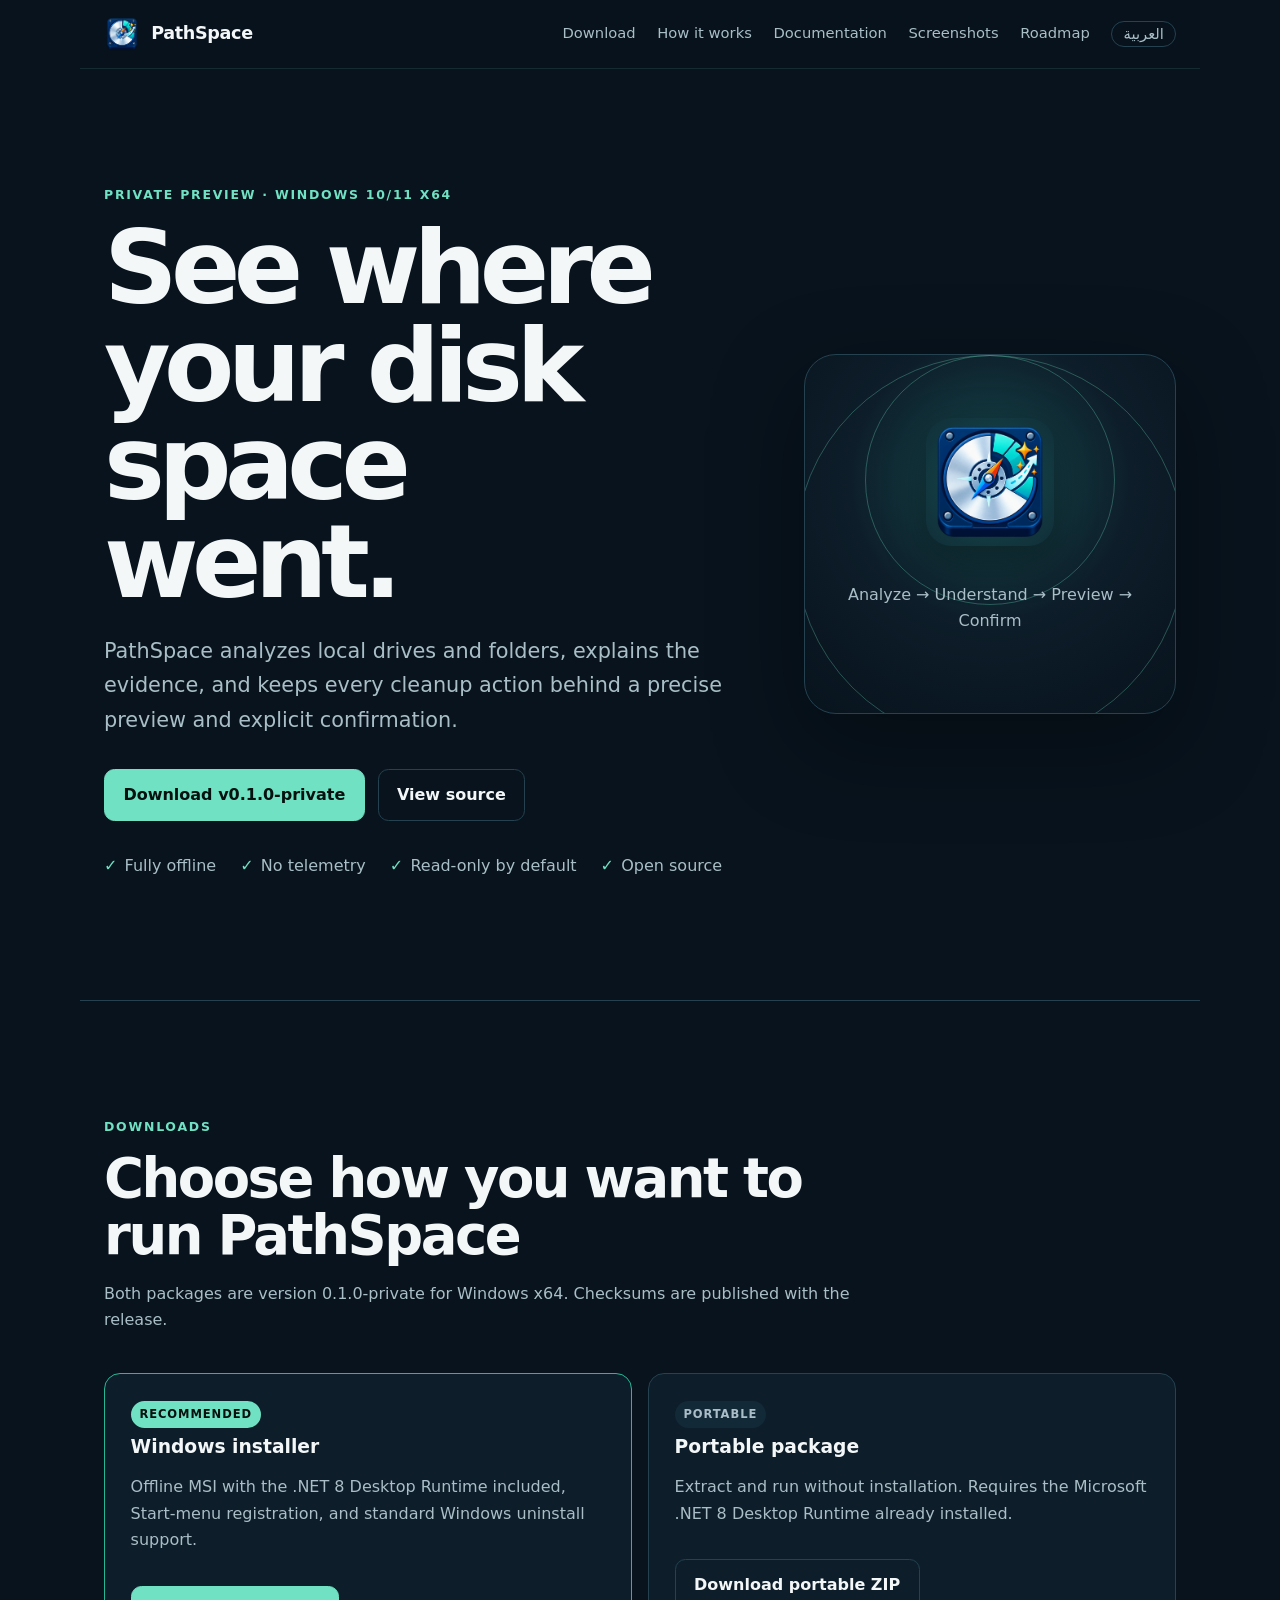
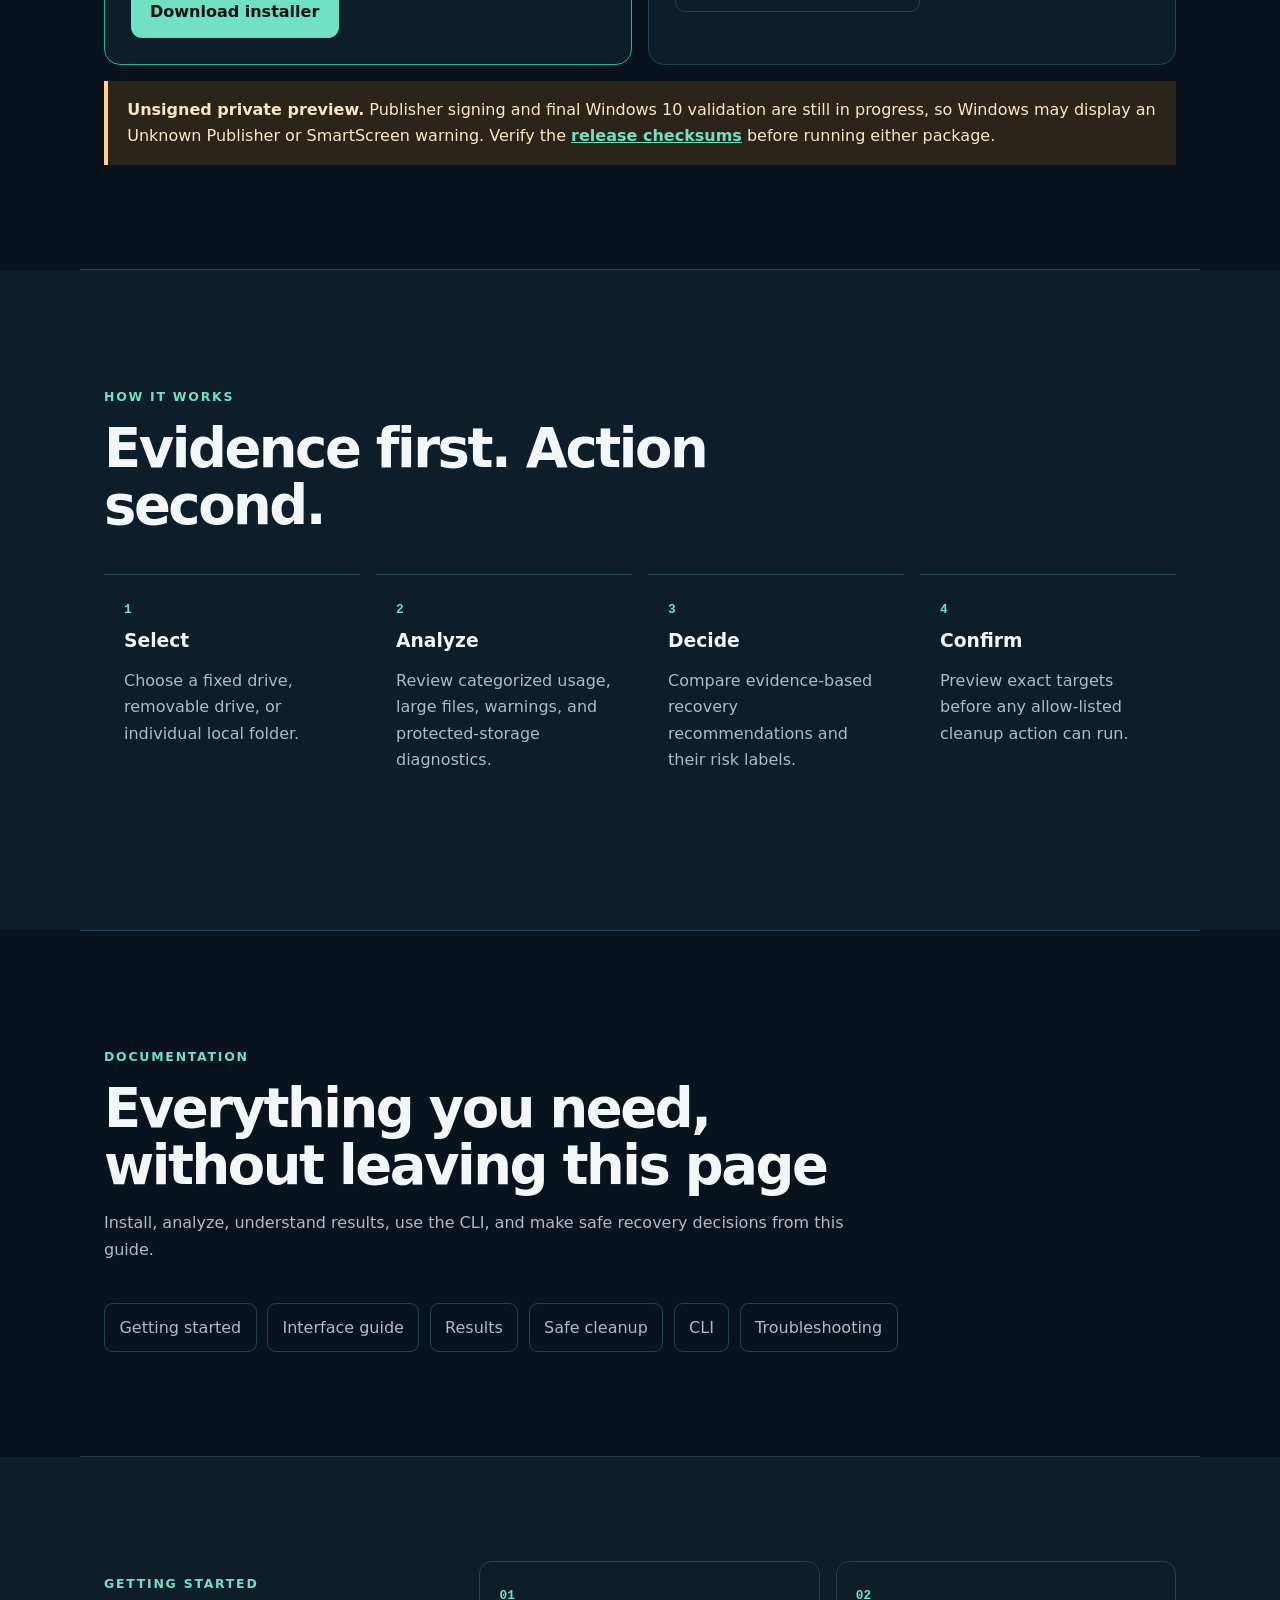
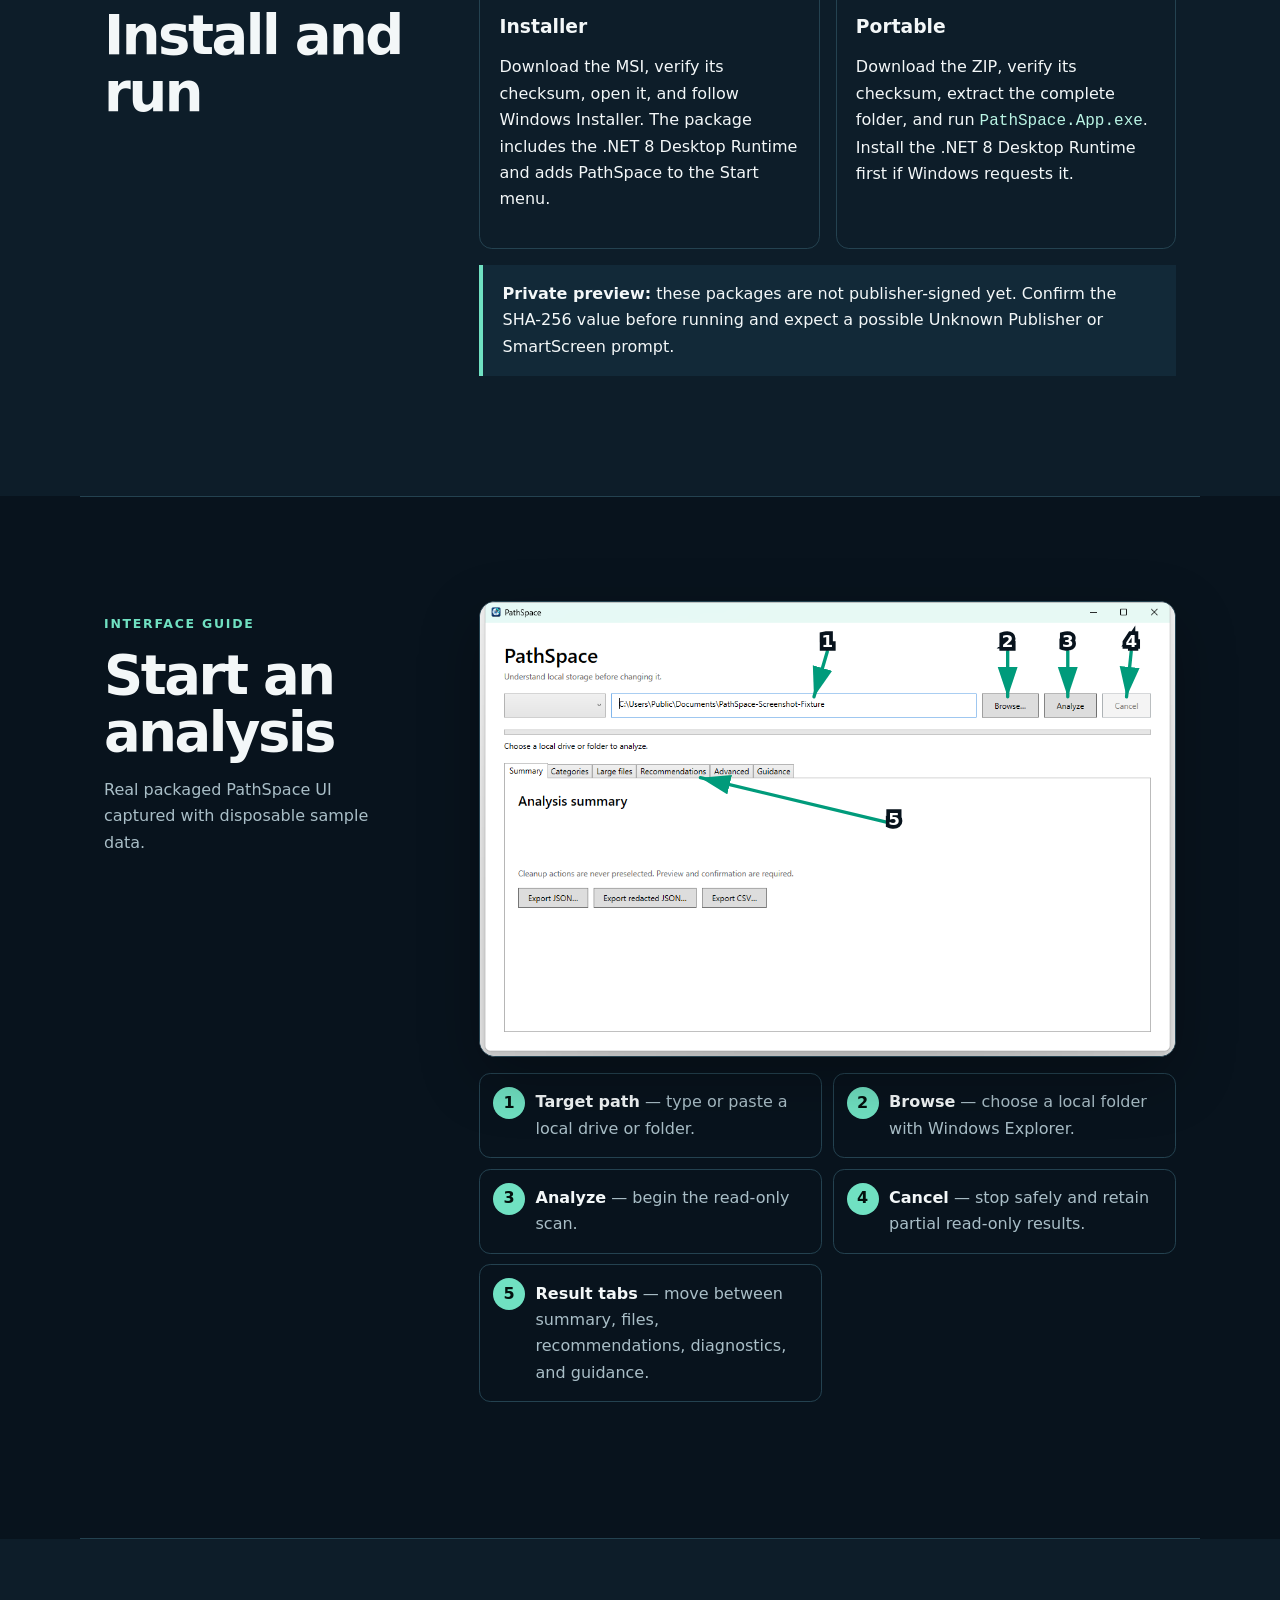
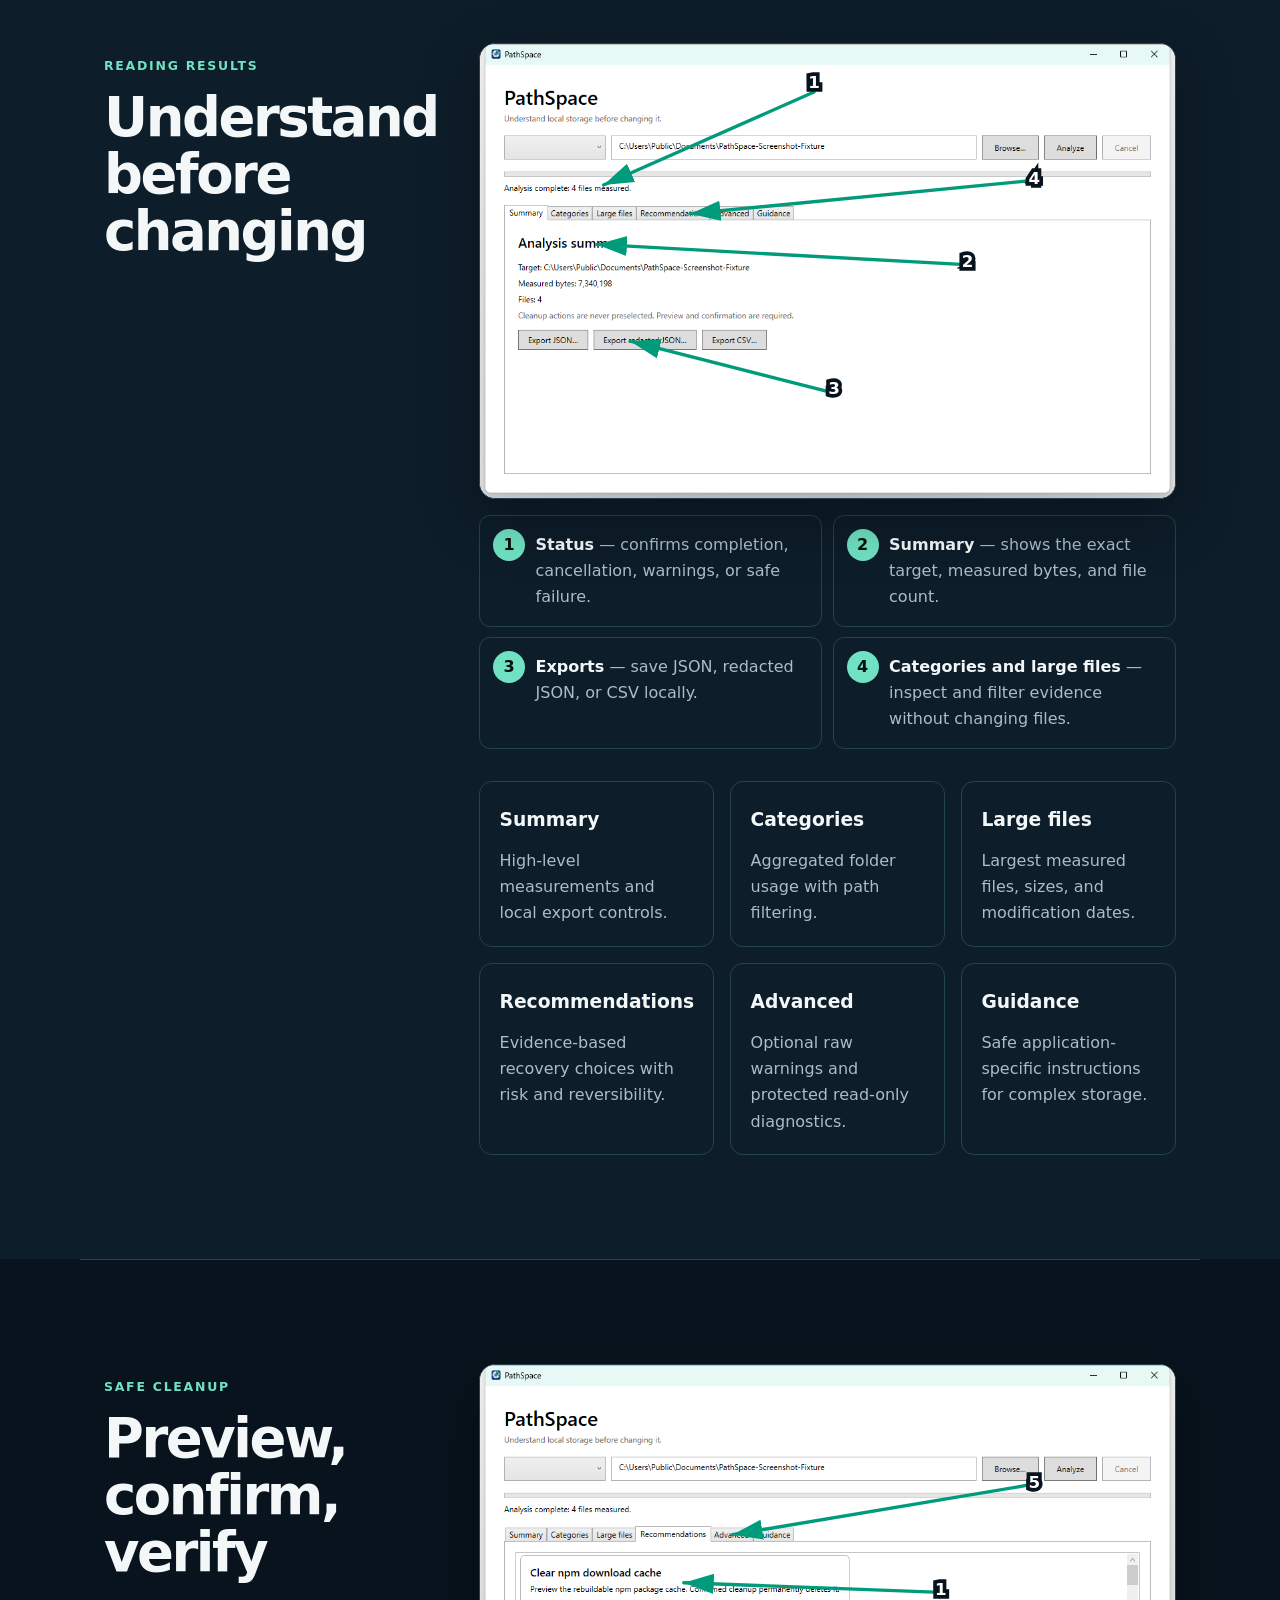
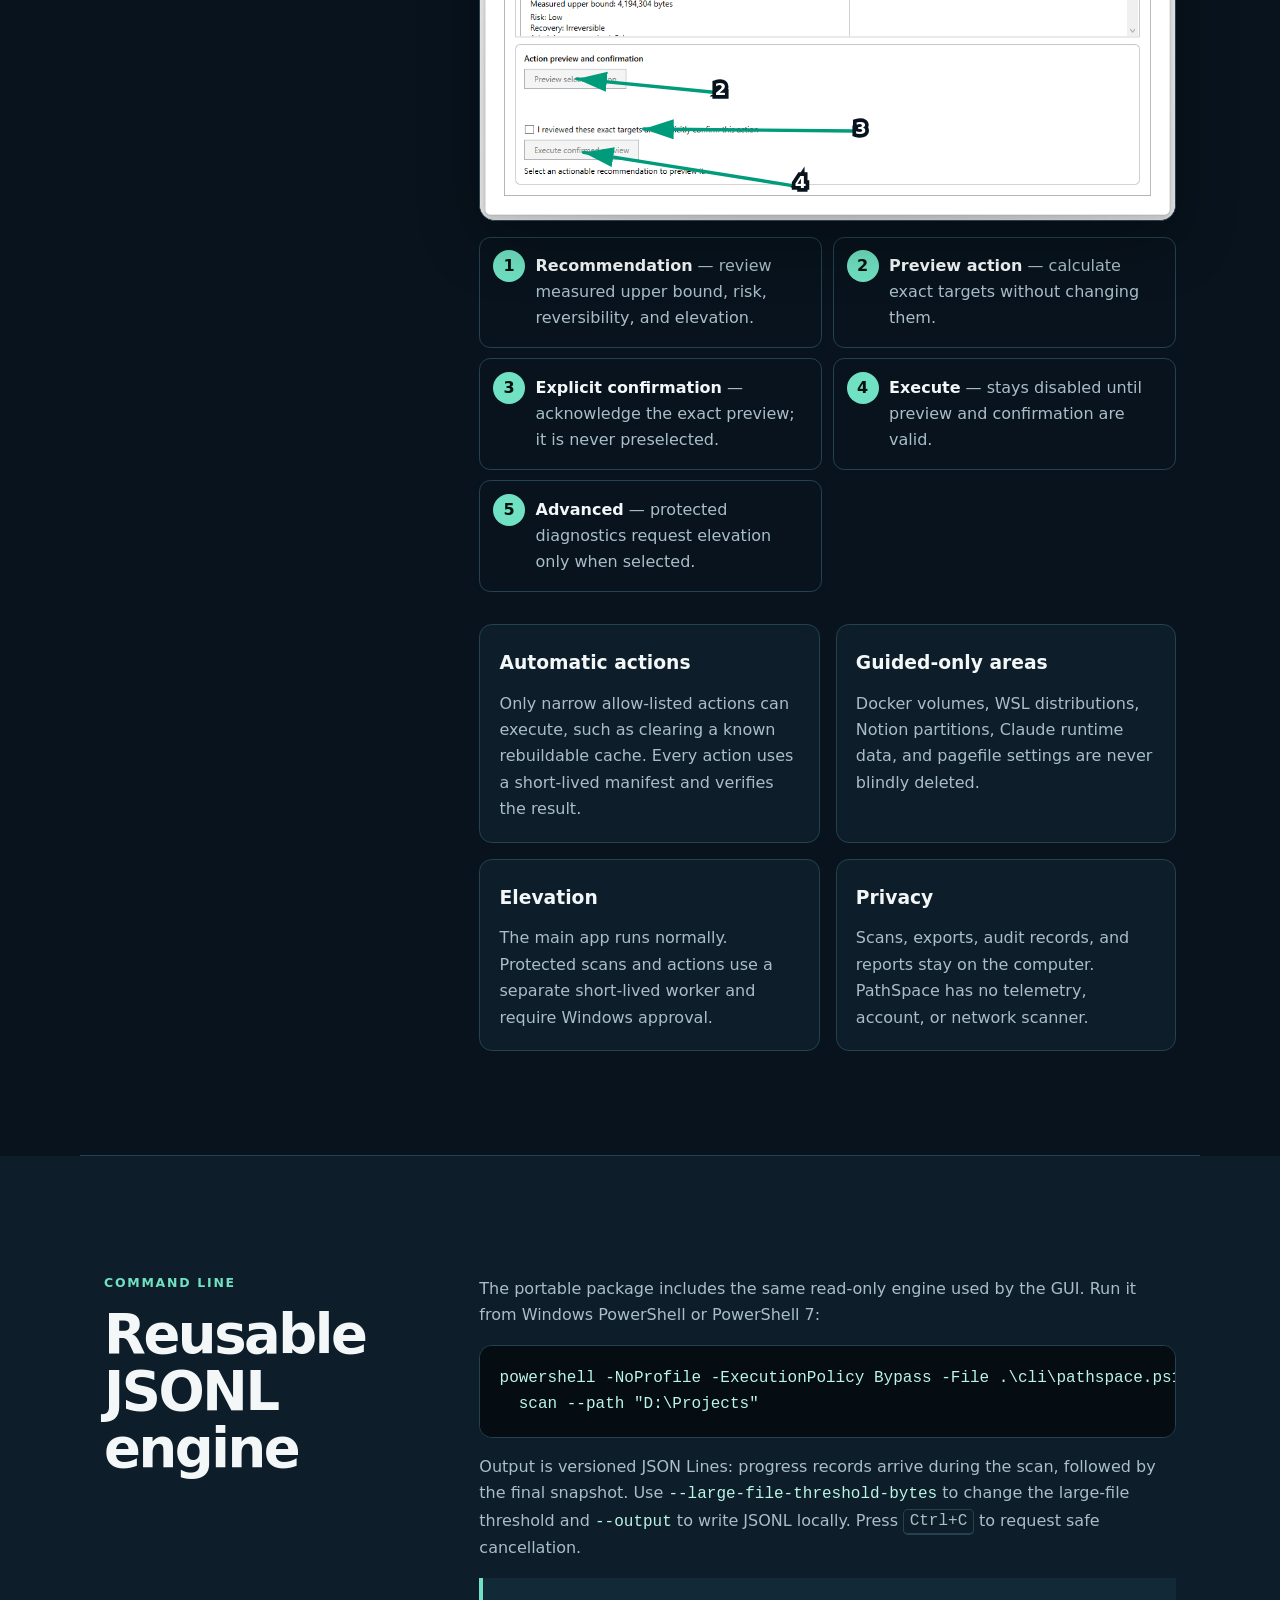
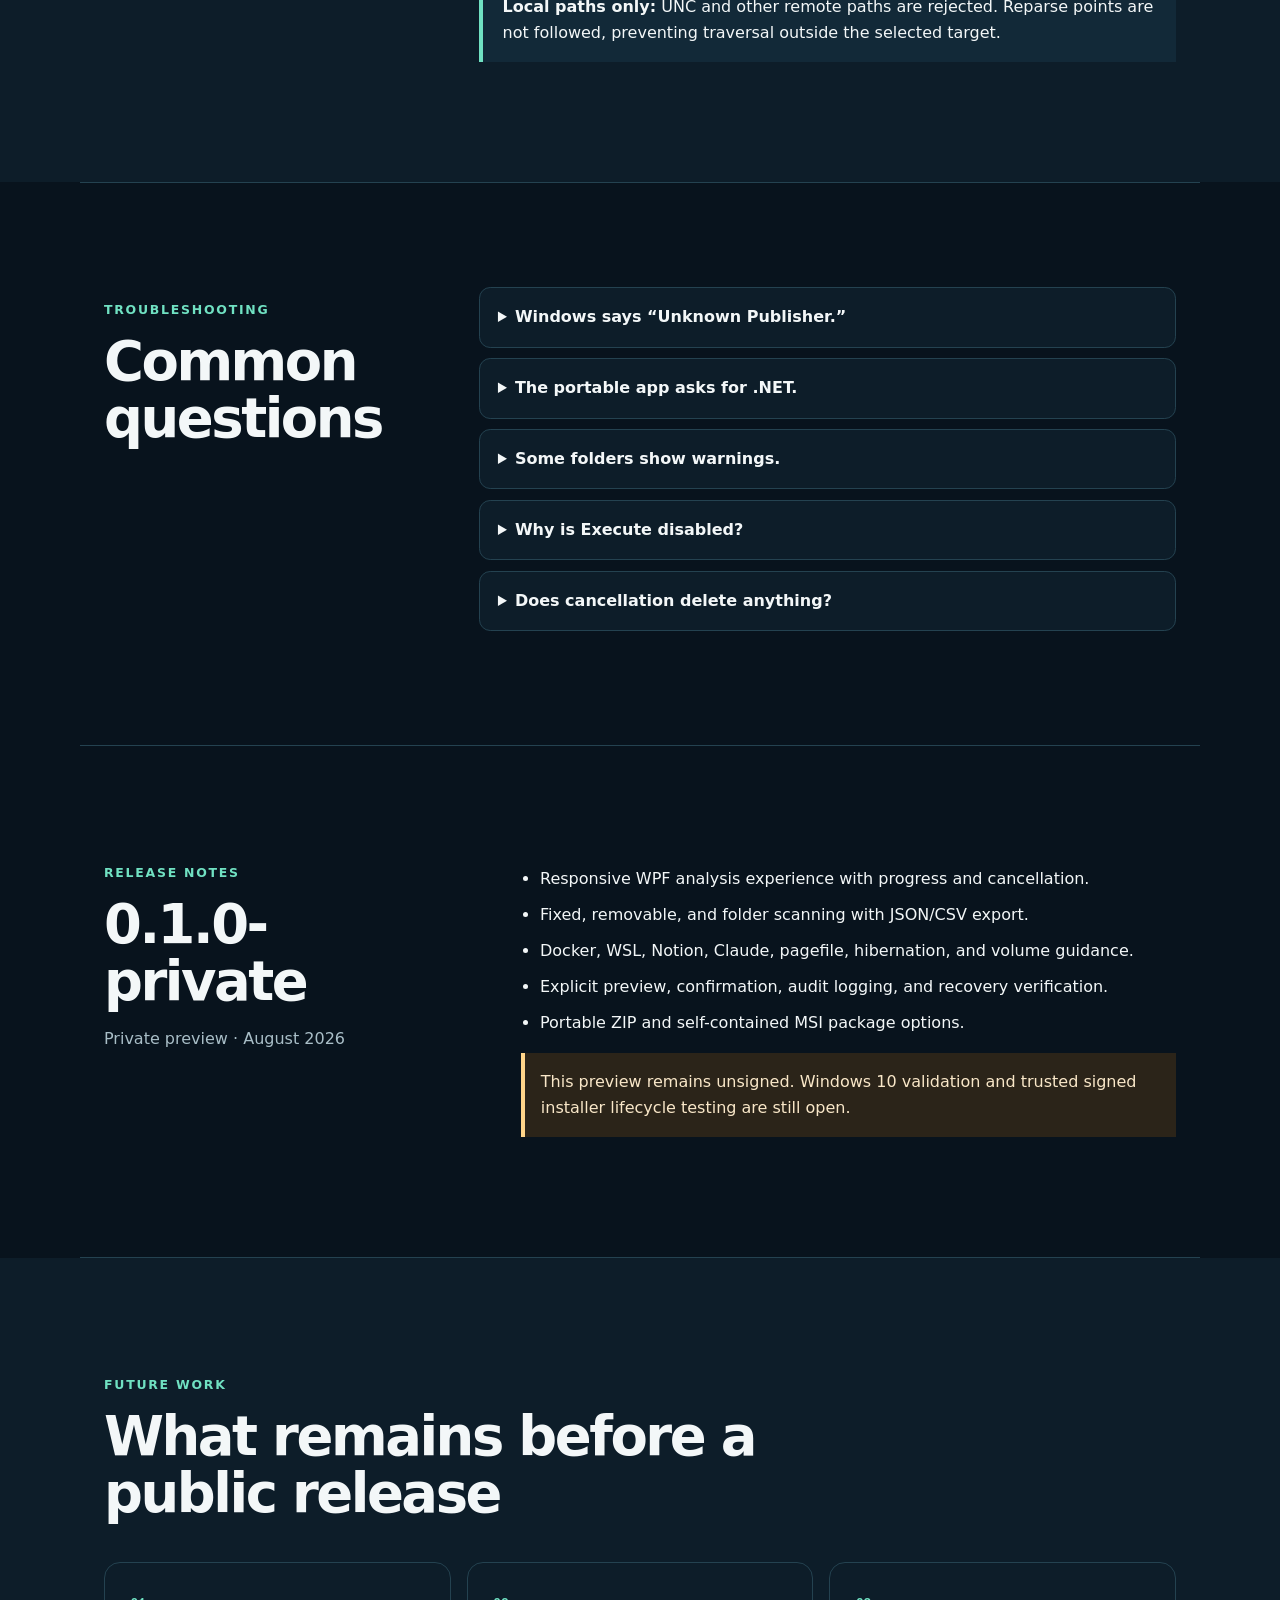
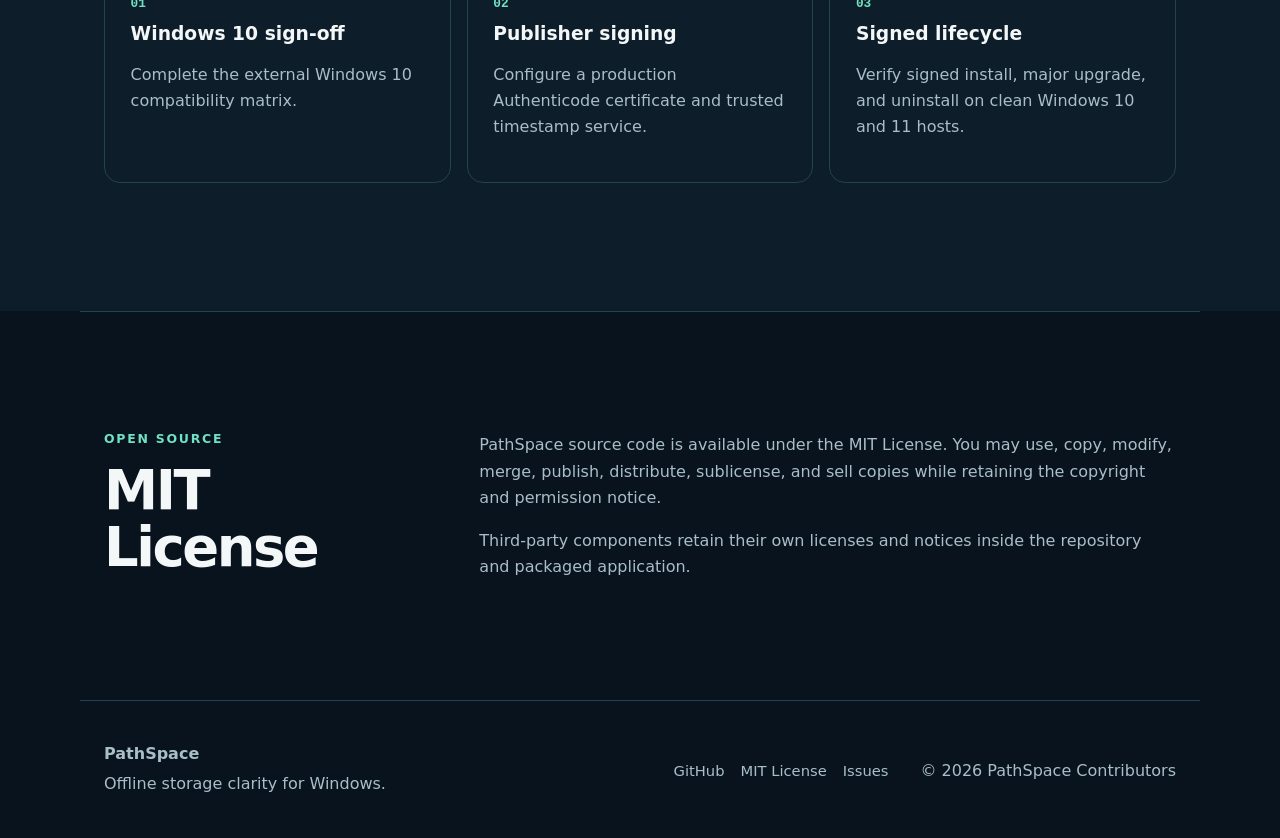
==== commit b95bd091: "feat: add Arabic RTL website" ====
--- a/site/index.html
+++ b/site/index.html
@@ -6,6 +6,8 @@
   <meta name="description" content="PathSpace is an offline Windows storage analyzer with evidence-based recovery guidance and explicitly confirmed cleanup actions.">
   <meta name="theme-color" content="#08131d">
   <title>PathSpace — Understand your storage</title>
+  <link rel="alternate" hreflang="ar" href="ar/">
+  <link rel="alternate" hreflang="en" href="./">
   <link rel="icon" href="assets/pathspace-icon.png">
   <link rel="stylesheet" href="styles.css">
 </head>
@@ -22,6 +24,7 @@
       <a href="#docs">Documentation</a>
       <a href="#interface">Screenshots</a>
       <a href="#roadmap">Roadmap</a>
+      <a class="language-link" href="ar/" lang="ar" dir="rtl" aria-label="عرض الموقع باللغة العربية">العربية</a>
     </nav>
   </header>
 
--- a/site/styles.css
+++ b/site/styles.css
@@ -23,6 +23,7 @@
 .brand img { border-radius: .6rem; }
 nav { display: flex; gap: 1.35rem; }
 nav a, .footer-links a { color: var(--muted); text-decoration: none; font-size: .92rem; }
+.language-link { padding-inline: .7rem; border: 1px solid var(--line); border-radius: 10rem; }
 nav a:hover, nav a:focus-visible, .footer-links a:hover { color: var(--accent); }
 main { overflow: hidden; }
 .hero, .section, footer { max-width: var(--max); margin: auto; padding: 6.5rem 1.5rem; }
@@ -109,6 +110,12 @@
 footer p { margin: .2rem 0; }
 .footer-links { display: flex; gap: 1rem; }
 
+[dir="rtl"] body { font-family: "Segoe UI", Tahoma, Arial, sans-serif; }
+[dir="rtl"] .warning, [dir="rtl"] .note, [dir="rtl"] .release-note { border-left: 0; border-right: 4px solid var(--warning); }
+[dir="rtl"] .note { border-right-color: var(--accent); }
+[dir="rtl"] .release-list { padding-left: 0; padding-right: 1.2rem; }
+[dir="rtl"] .trust-list li::before { margin-right: 0; margin-left: .45rem; }
+
 @media (max-width: 850px) {
   .site-header { position: relative; align-items: flex-start; }
   nav { justify-content: flex-end; flex-wrap: wrap; gap: .5rem 1rem; }
